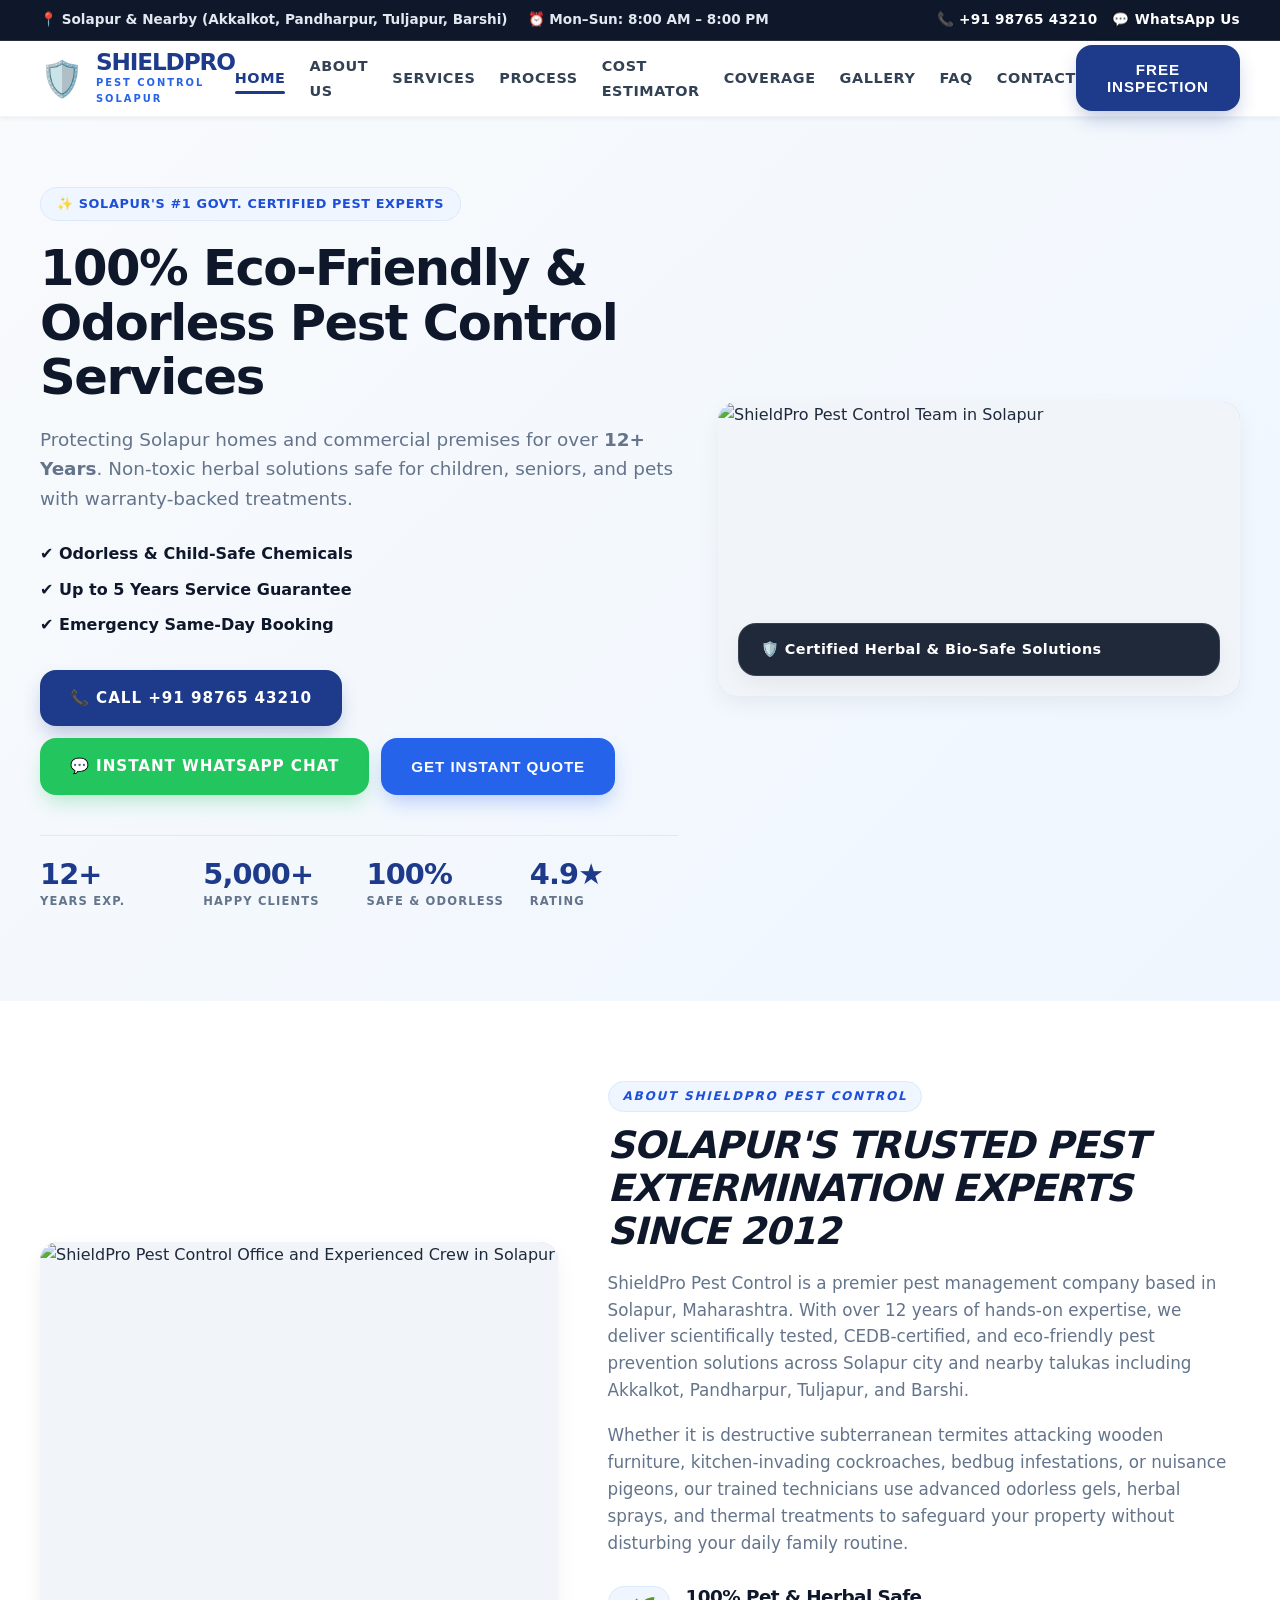
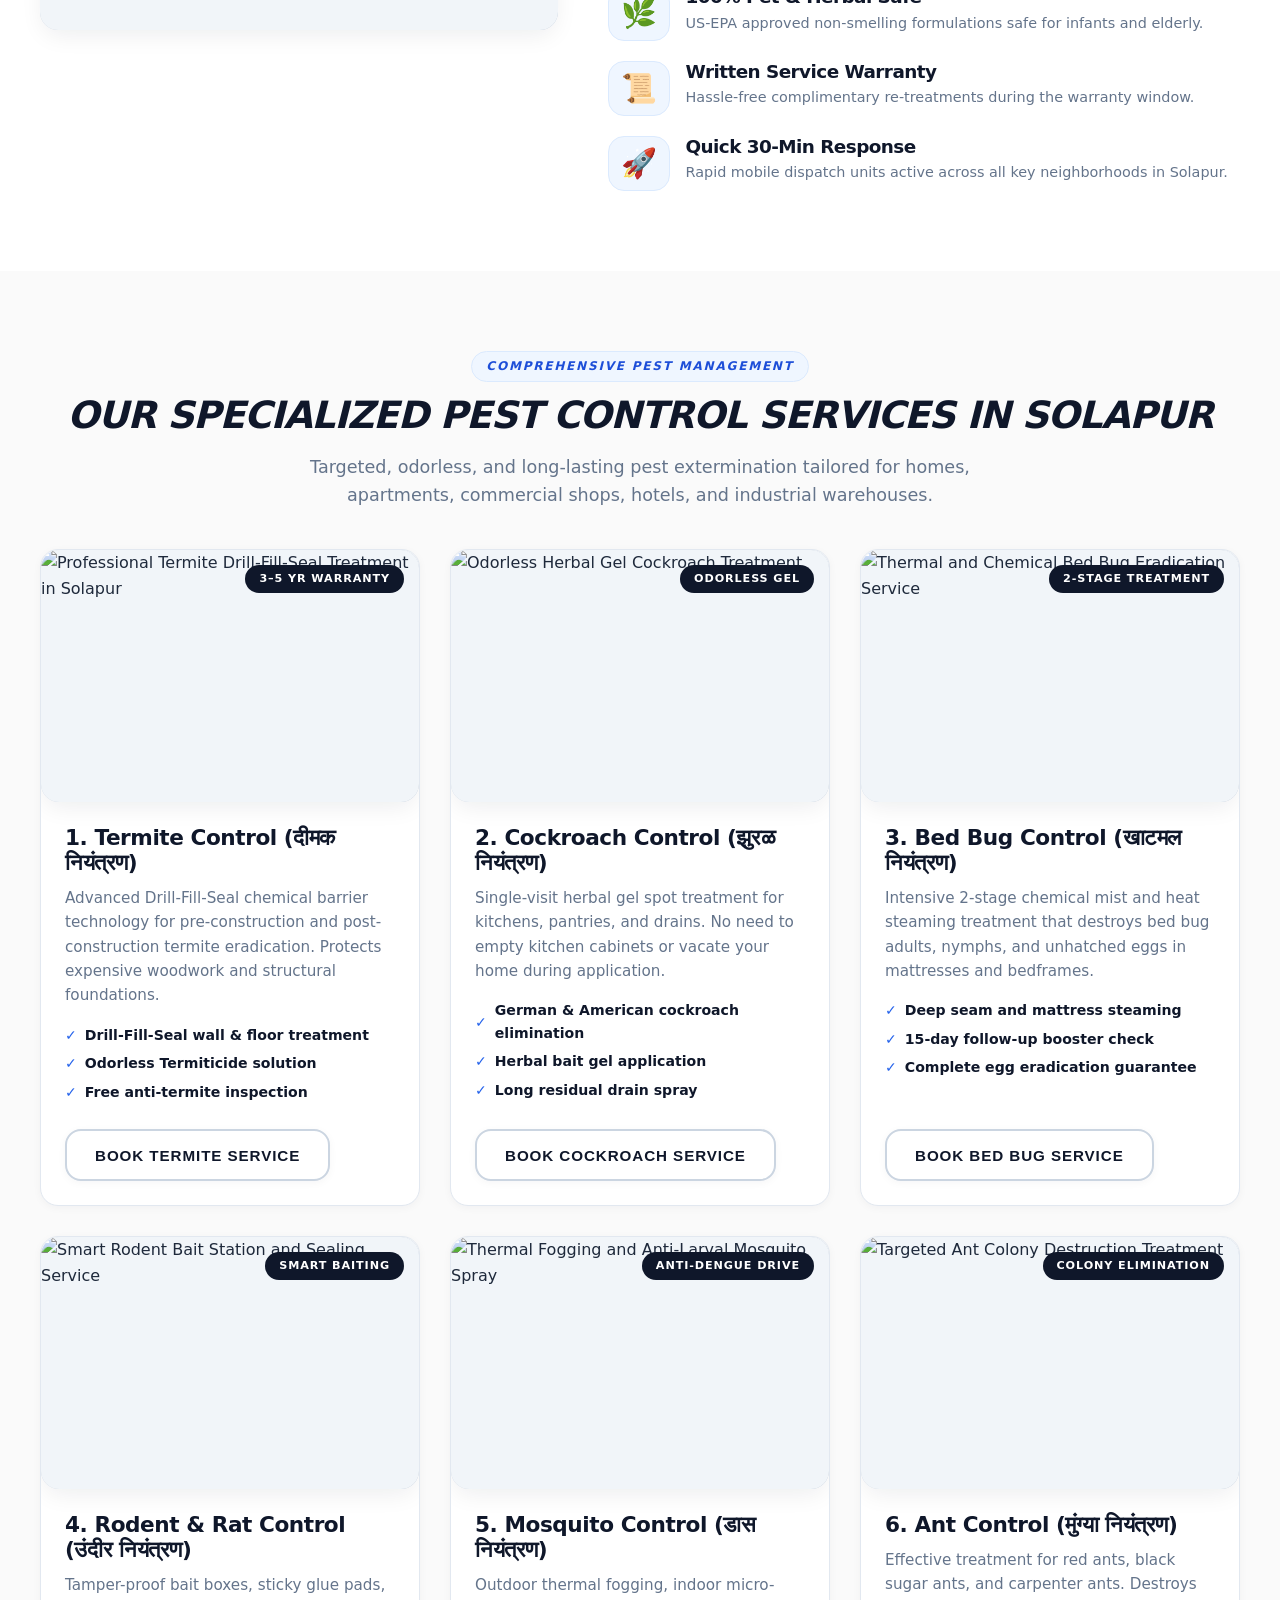
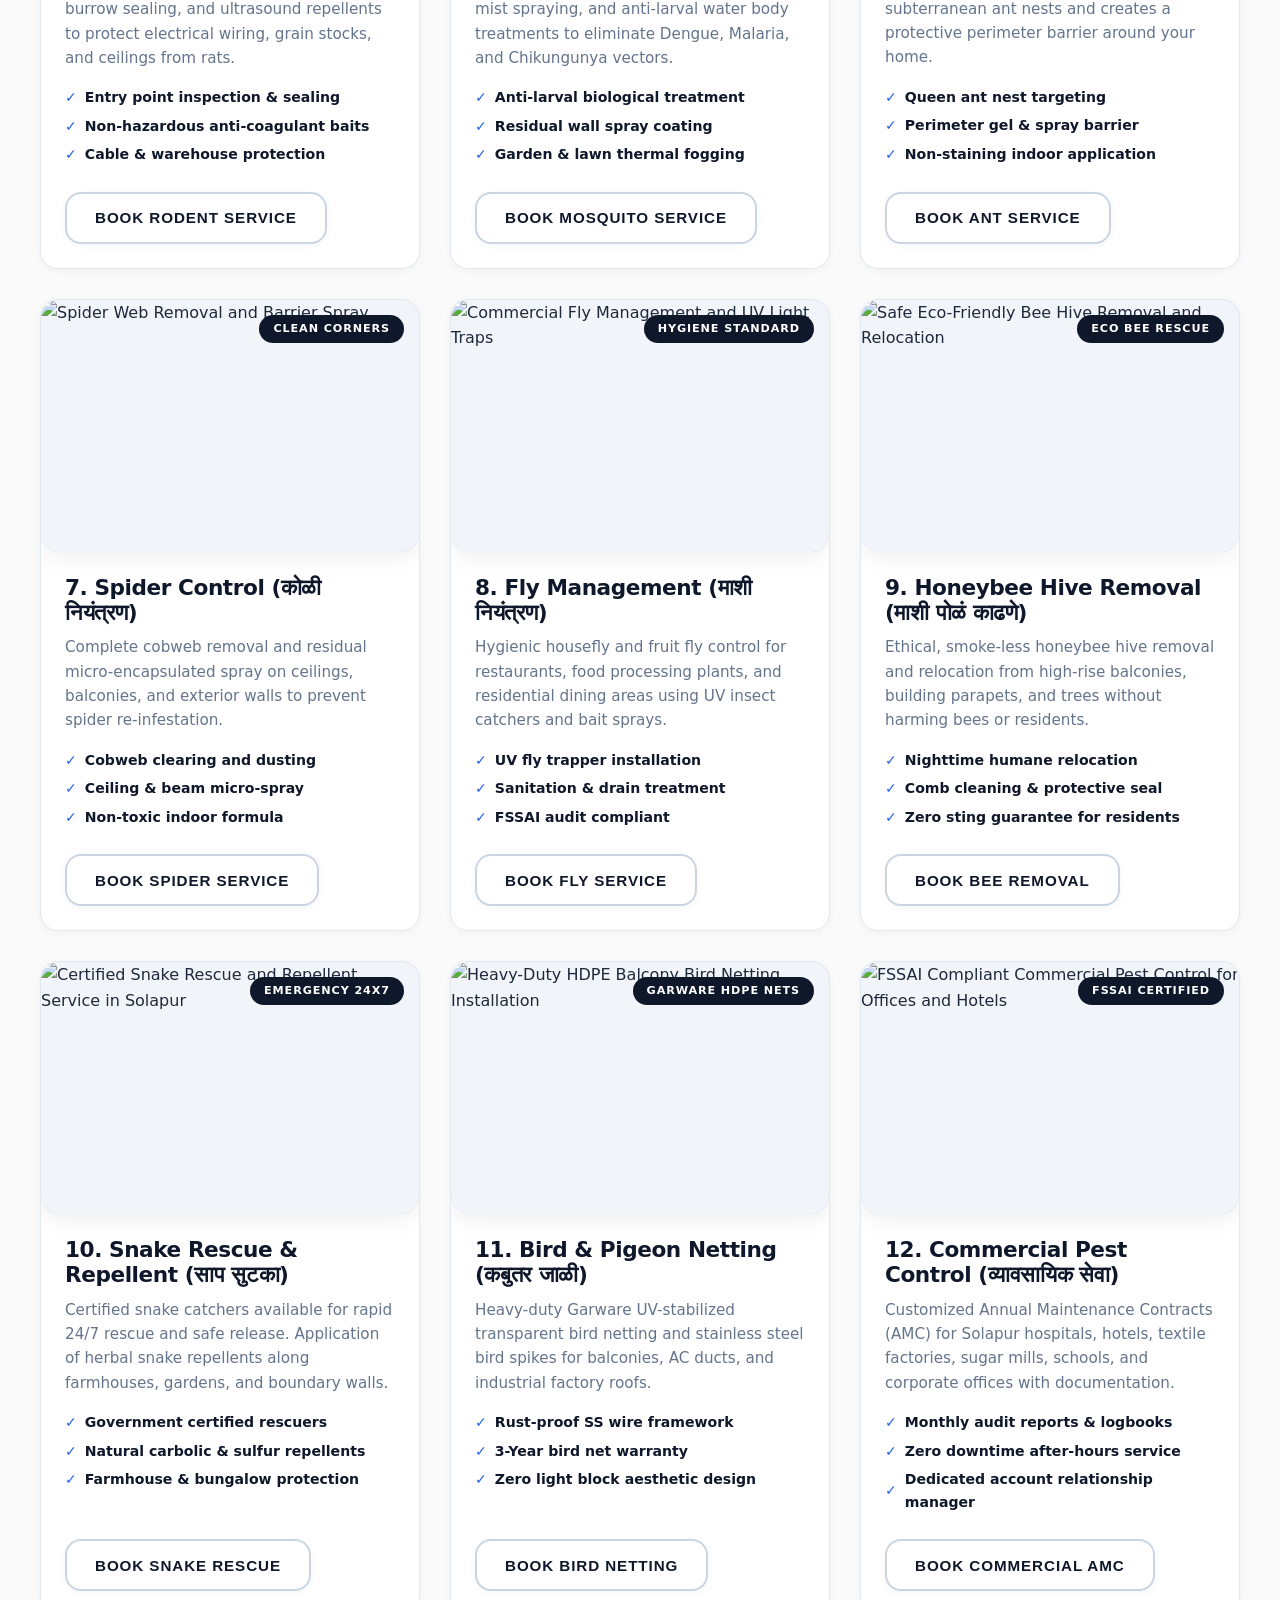
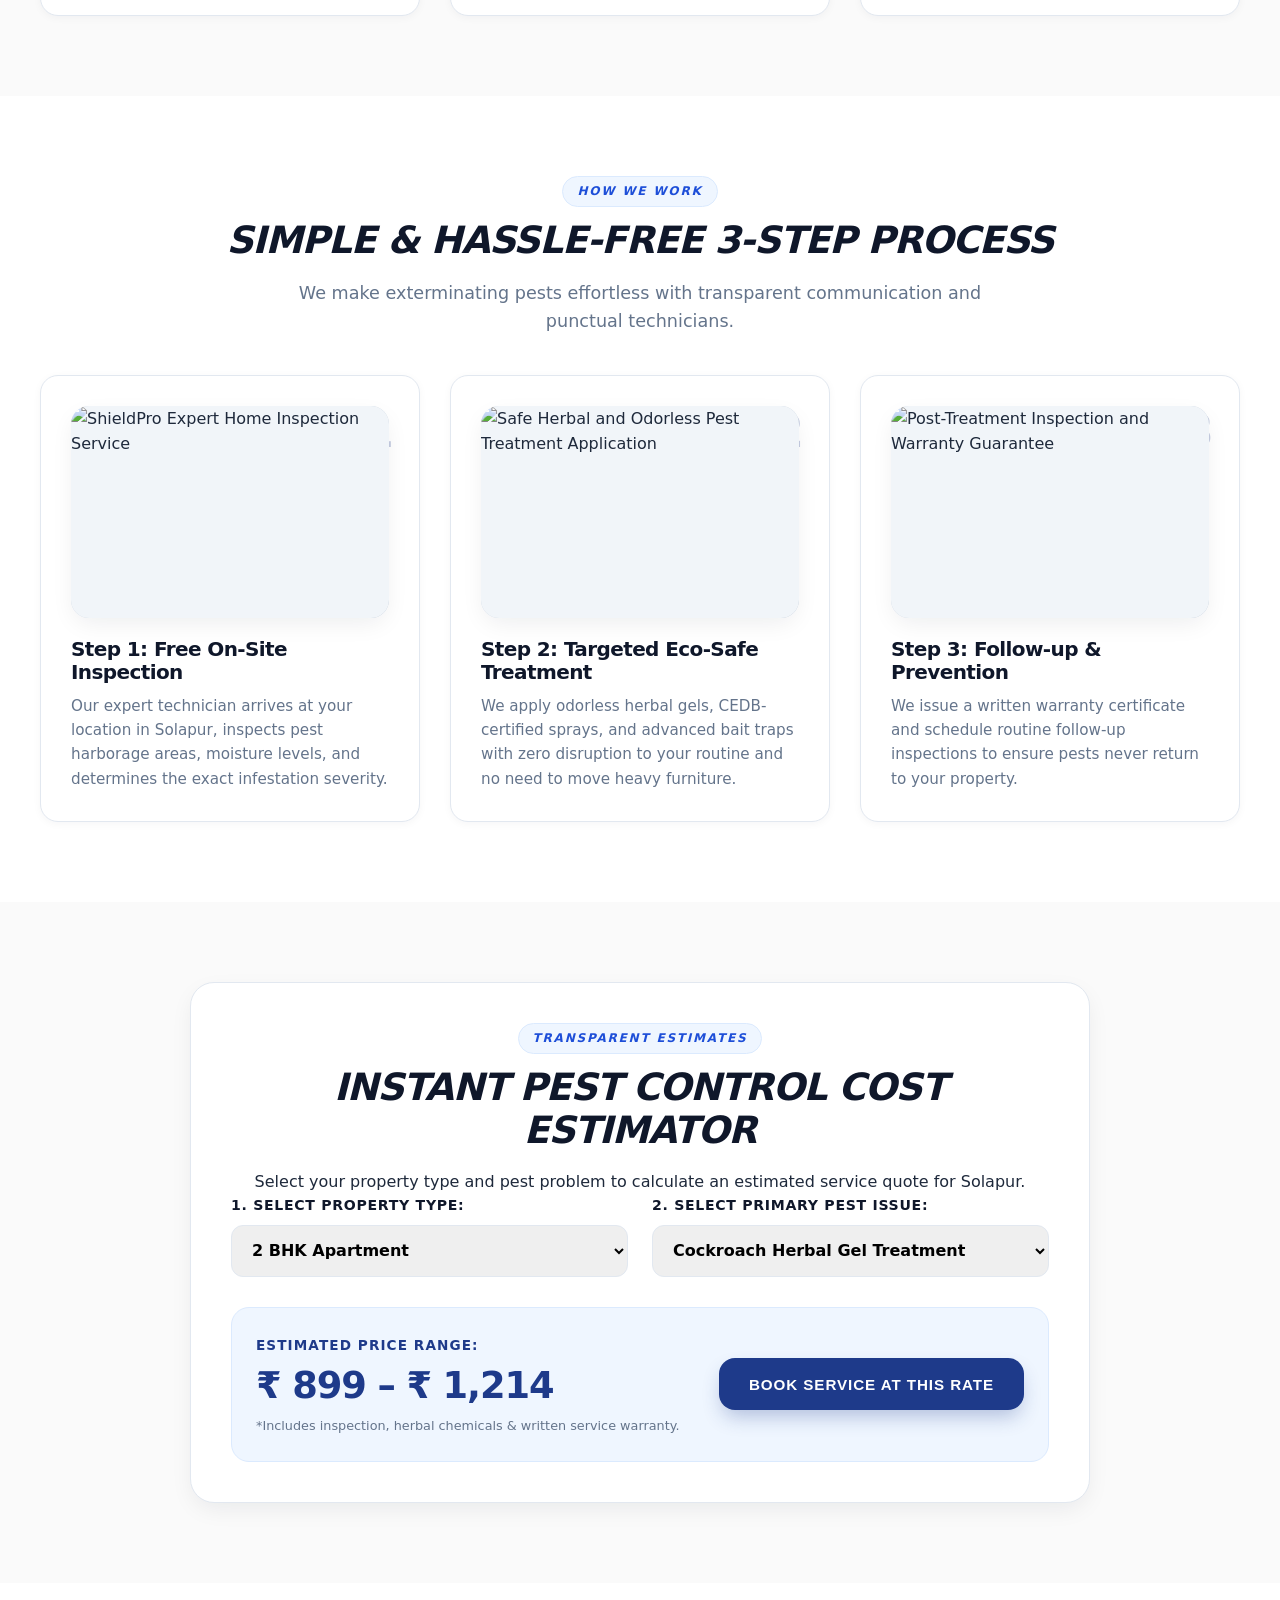
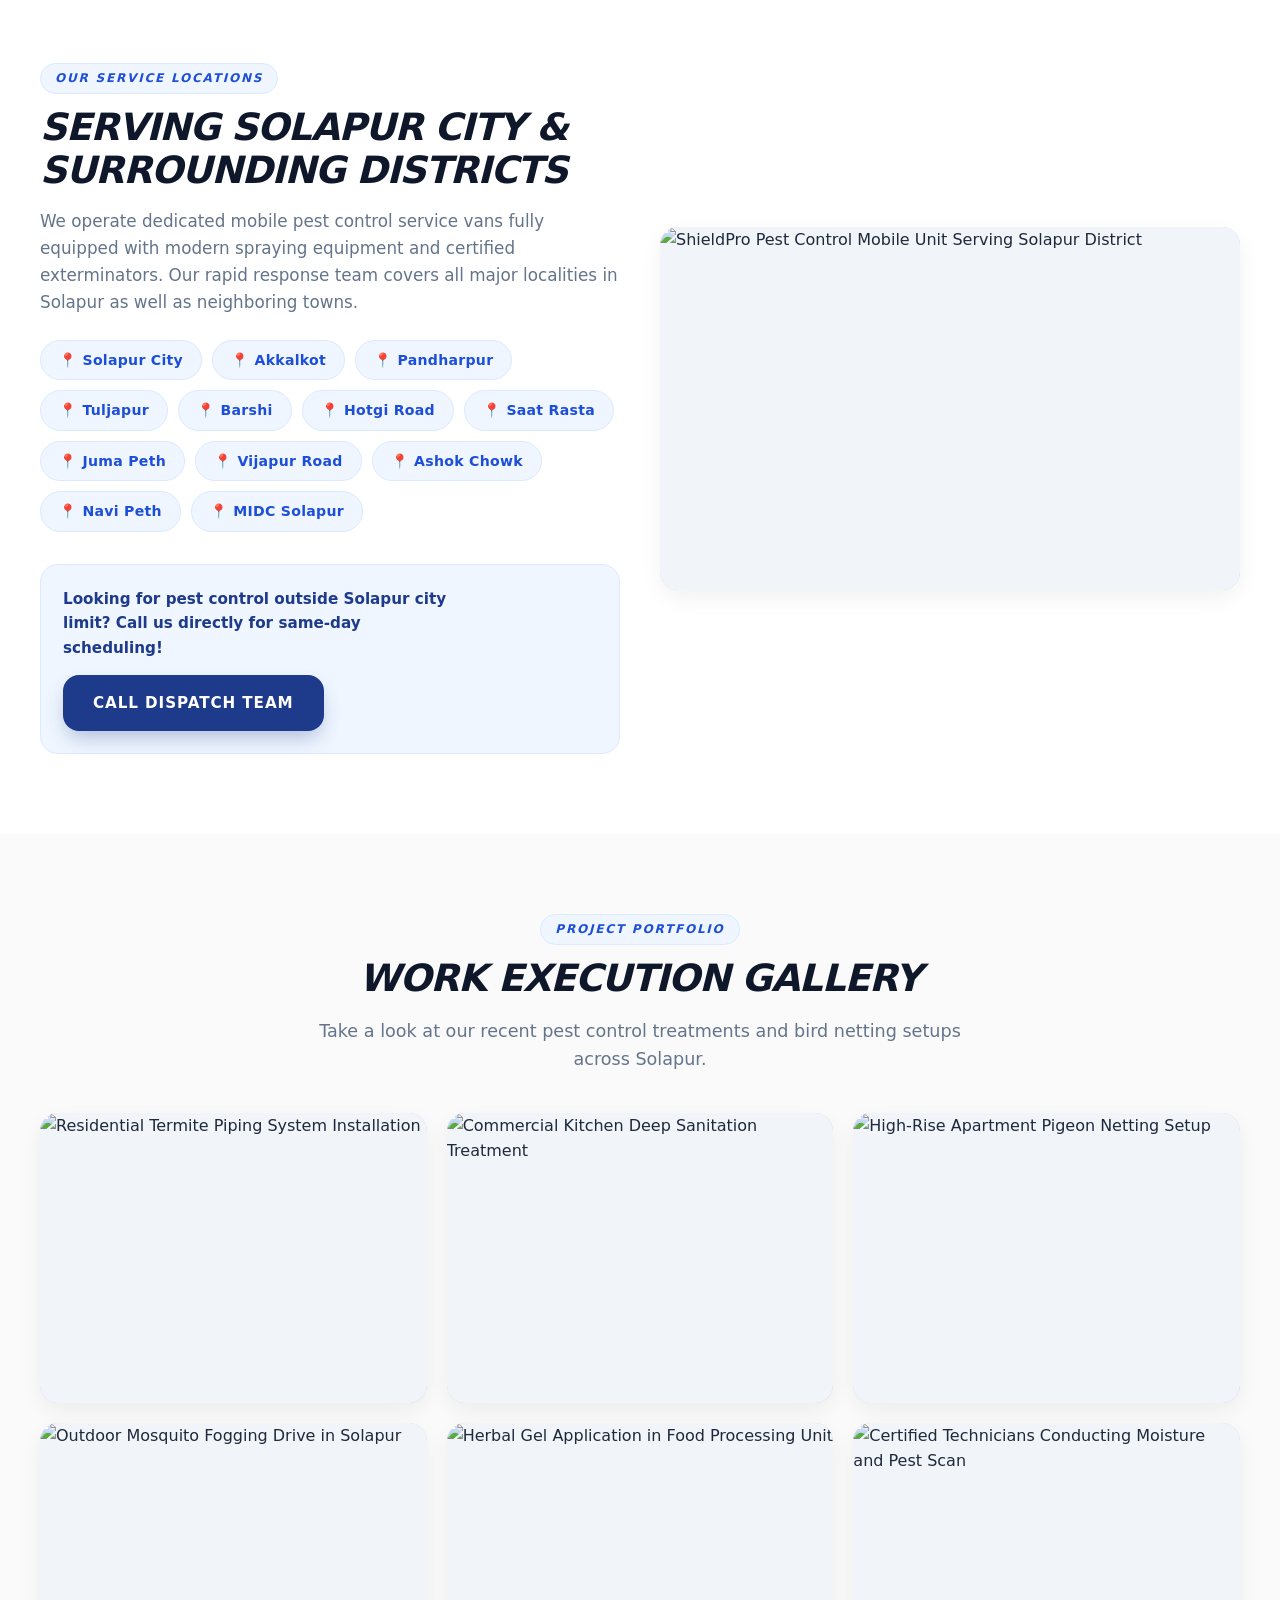
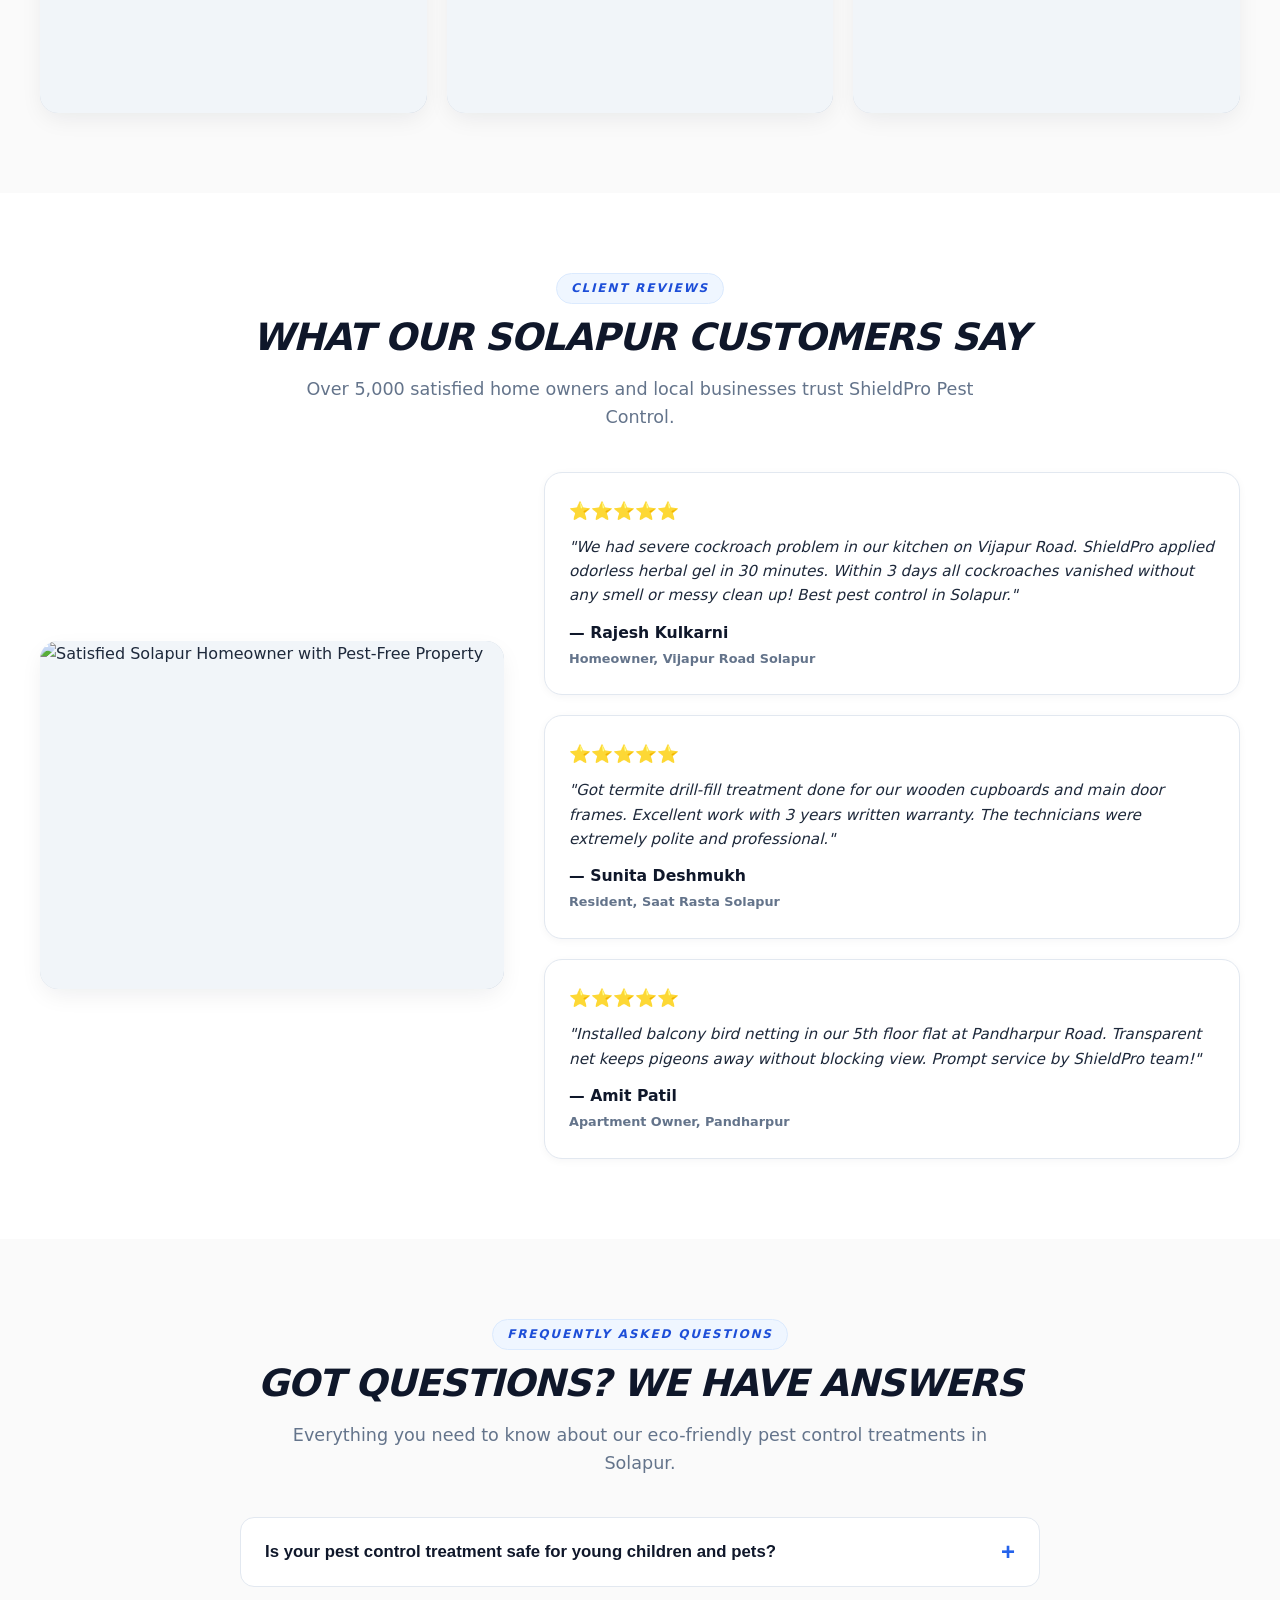
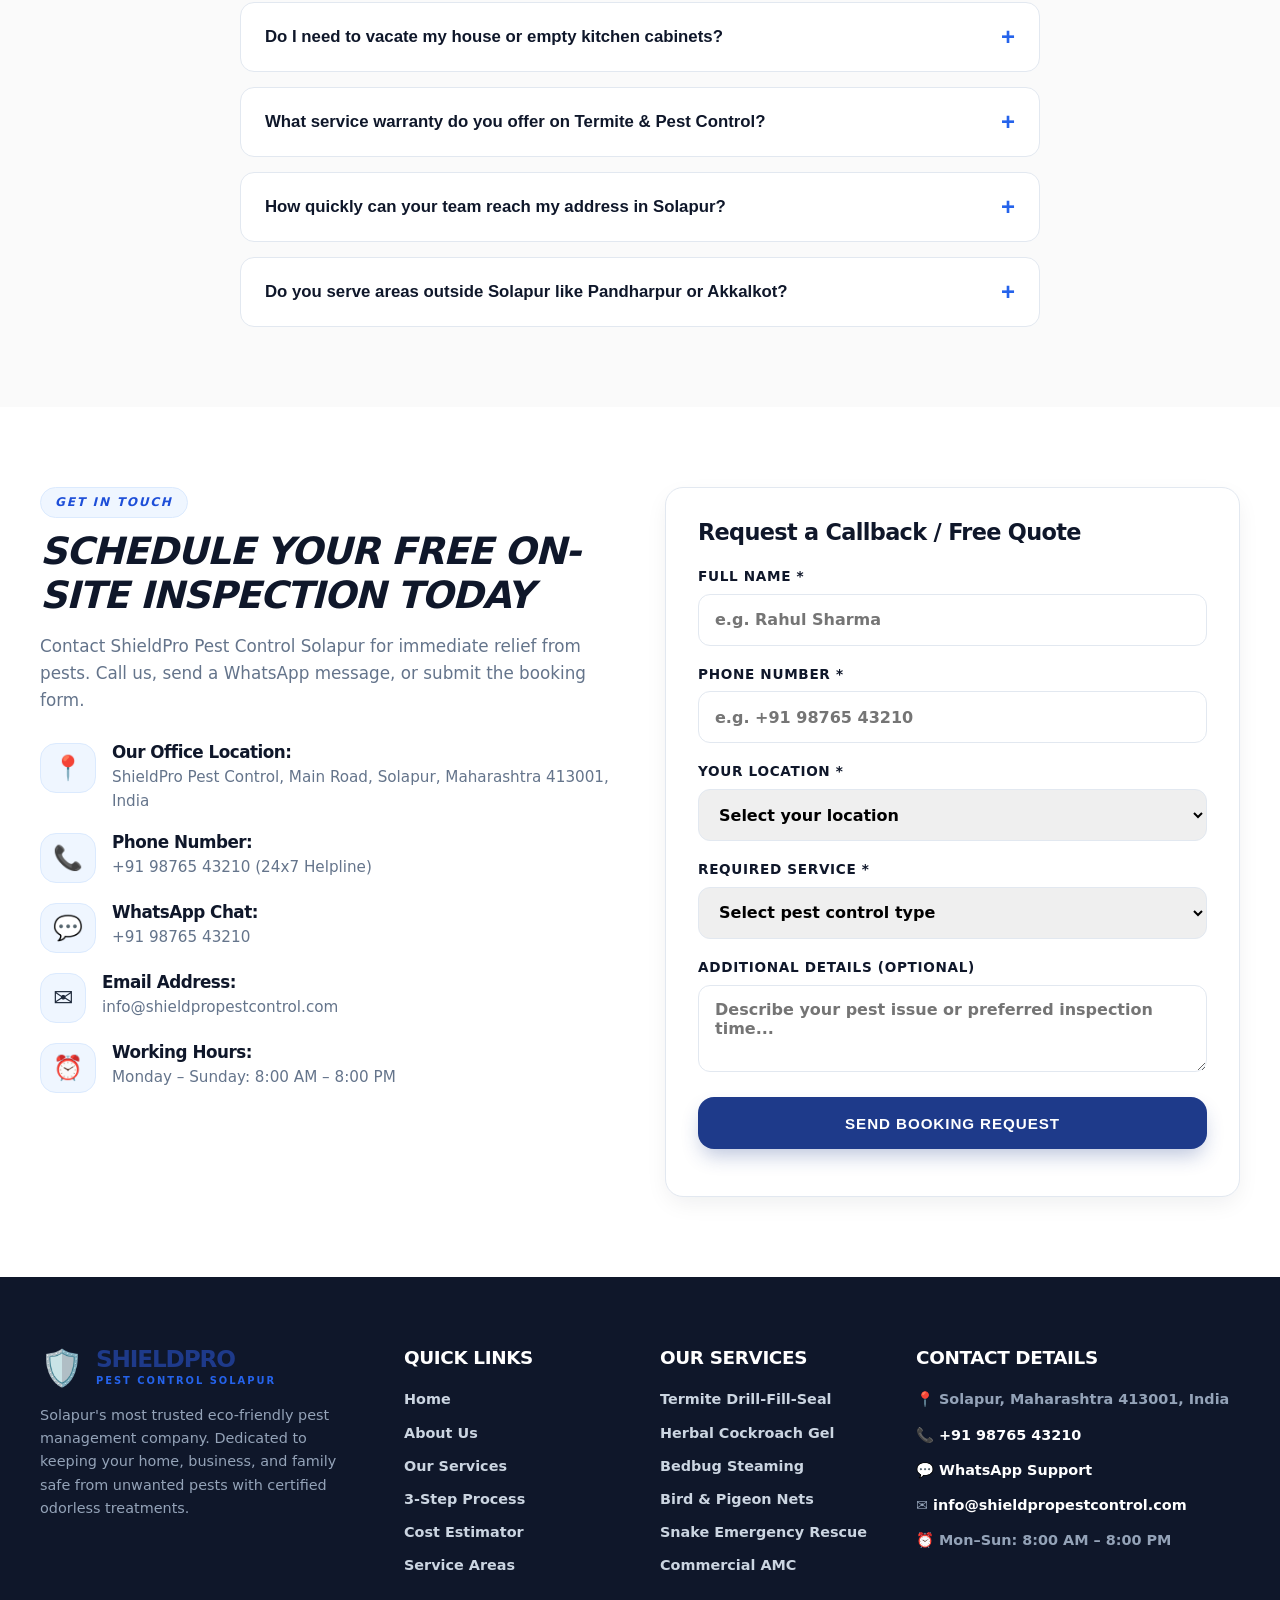
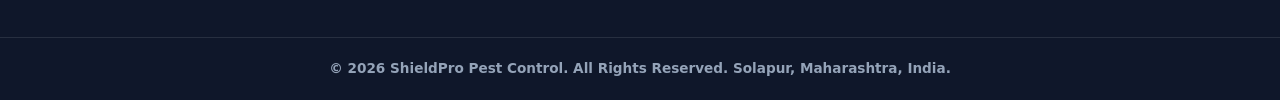
==== index.html @ d84e89a2 "feat: initialize Android project for ShieldPro Set up the Android application structure, including b" ====
<!DOCTYPE html>
<html lang="en">
<head>
  <meta charset="UTF-8">
  <meta name="viewport" content="width=device-width, initial-scale=1.0">
  <title>ShieldPro Pest Control Solapur | 12+ Yrs Experience | Eco-Friendly & Odorless</title>
  <meta name="description" content="ShieldPro Pest Control in Solapur, Maharashtra offers certified, odorless, pet-safe pest control services. Specializing in termites, cockroaches, bed bugs, rodents & bird netting across Solapur, Akkalkot, Pandharpur, Tuljapur & Barshi. Call +91 98765 43210.">
  <meta name="keywords" content="Pest Control Solapur, Termite Control Solapur, Cockroach Control Solapur, Bed Bug Treatment, Bird Netting Solapur, Snake Rescue Solapur, Herbal Pest Control">
  <meta name="author" content="ShieldPro Pest Control">
  
  <!-- Open Graph / Social Media Meta Tags -->
  <meta property="og:title" content="ShieldPro Pest Control Solapur - 100% Eco-Friendly & Guaranteed">
  <meta property="og:description" content="Top-rated pest control service in Solapur & surrounding areas with 12+ years of experience. Non-toxic, odorless herbal treatments for homes & businesses.">
  <meta property="og:type" content="website">
  <meta property="og:image" content="images/hero-pest-control.webp">
  
  <!-- CSS Stylesheet -->
  <link rel="stylesheet" href="style.css">

  <!-- Schema.org Structured Data -->
  <script type="application/ld+json">
  {
    "@context": "https://schema.org",
    "@type": "LocalBusiness",
    "name": "ShieldPro Pest Control",
    "image": "images/about-company.webp",
    "telephone": "+919876543210",
    "email": "info@shieldpropestcontrol.com",
    "address": {
      "@type": "PostalAddress",
      "addressLocality": "Solapur",
      "addressRegion": "Maharashtra",
      "addressCountry": "IN"
    },
    "areaServed": ["Solapur", "Akkalkot", "Pandharpur", "Tuljapur", "Barshi"],
    "openingHours": "Mo-Su 08:00-20:00",
    "priceRange": "₹₹",
    "description": "Certified eco-friendly pest control service provider in Solapur with 12+ years of experience."
  }
  </script>
</head>
<body>

  <!-- Top Announcement / Quick Contact Bar -->
  <div class="top-bar">
    <div class="container top-bar-content">
      <div class="top-info">
        <span>📍 Solapur & Nearby (Akkalkot, Pandharpur, Tuljapur, Barshi)</span>
        <span>⏰ Mon–Sun: 8:00 AM – 8:00 PM</span>
      </div>
      <div class="top-actions">
        <a href="tel:+919876543210" class="top-link">📞 +91 98765 43210</a>
        <a href="https://wa.me/919876543210?text=Hi%20ShieldPro%20Pest%20Control%2C%20I%20need%20a%20free%20inspection" target="_blank" rel="noopener" class="top-link whatsapp-top">💬 WhatsApp Us</a>
      </div>
    </div>
  </div>

  <!-- Header Navigation -->
  <header class="main-header" id="header">
    <div class="container header-container">
      <a href="#home" class="logo-brand">
        <div class="logo-icon">🛡️</div>
        <div class="logo-text">
          <span class="brand-title">ShieldPro</span>
          <span class="brand-sub">PEST CONTROL SOLAPUR</span>
        </div>
      </a>

      <nav class="nav-menu" id="navMenu">
        <ul class="nav-list">
          <li><a href="#home" class="nav-link active">Home</a></li>
          <li><a href="#about" class="nav-link">About Us</a></li>
          <li><a href="#services" class="nav-link">Services</a></li>
          <li><a href="#process" class="nav-link">Process</a></li>
          <li><a href="#calculator" class="nav-link">Cost Estimator</a></li>
          <li><a href="#areas" class="nav-link">Coverage</a></li>
          <li><a href="#gallery" class="nav-link">Gallery</a></li>
          <li><a href="#faq" class="nav-link">FAQ</a></li>
          <li><a href="#contact" class="nav-link">Contact</a></li>
        </ul>
      </nav>

      <div class="header-cta">
        <button class="btn btn-primary open-quote-modal" id="headerQuoteBtn">Free Inspection</button>
        <button class="mobile-toggle" id="mobileToggle" aria-label="Toggle Navigation Menu">
          <span class="hamburger"></span>
        </button>
      </div>
    </div>
  </header>

  <main>
    <!-- Hero Section -->
    <section class="hero-section" id="home">
      <div class="container hero-grid">
        <div class="hero-content">
          <div class="badge-pill">✨ Solapur's #1 Govt. Certified Pest Experts</div>
          <h1 class="hero-title">100% Eco-Friendly & Odorless Pest Control Services</h1>
          <p class="hero-desc">Protecting Solapur homes and commercial premises for over <strong>12+ Years</strong>. Non-toxic herbal solutions safe for children, seniors, and pets with warranty-backed treatments.</p>

          <div class="hero-features-list">
            <div class="hero-feat-item">✔️ Odorless & Child-Safe Chemicals</div>
            <div class="hero-feat-item">✔️ Up to 5 Years Service Guarantee</div>
            <div class="hero-feat-item">✔️ Emergency Same-Day Booking</div>
          </div>

          <div class="hero-cta-group">
            <a href="tel:+919876543210" class="btn btn-call">📞 Call +91 98765 43210</a>
            <a href="https://wa.me/919876543210?text=Hi%20ShieldPro%20Pest%20Control%2C%20I%20would%20like%20to%20book%20a%20service" target="_blank" rel="noopener" class="btn btn-whatsapp">💬 Instant WhatsApp Chat</a>
            <button class="btn btn-secondary open-quote-modal">Get Instant Quote</button>
          </div>

          <div class="trust-stats">
            <div class="stat-box">
              <span class="stat-num">12+</span>
              <span class="stat-label">Years Exp.</span>
            </div>
            <div class="stat-box">
              <span class="stat-num">5,000+</span>
              <span class="stat-label">Happy Clients</span>
            </div>
            <div class="stat-box">
              <span class="stat-num">100%</span>
              <span class="stat-label">Safe & Odorless</span>
            </div>
            <div class="stat-box">
              <span class="stat-num">4.9★</span>
              <span class="stat-label">Rating</span>
            </div>
          </div>
        </div>

        <div class="hero-image-wrapper">
          <div class="image-card hero-card">
            <img src="images/hero-pest-control.webp" alt="ShieldPro Pest Control Team in Solapur" width="1200" height="675" fetchpriority="high" loading="eager" class="hero-img">
            <div class="hero-card-badge">
              <span>🛡️ Certified Herbal & Bio-Safe Solutions</span>
            </div>
          </div>
        </div>
      </div>
    </section>

    <!-- About Section -->
    <section class="about-section section-padding" id="about">
      <div class="container about-grid">
        <div class="about-image-col">
          <div class="image-card">
            <img src="images/about-company.webp" alt="ShieldPro Pest Control Office and Experienced Crew in Solapur" width="800" height="600" loading="lazy" class="about-img">
          </div>
        </div>

        <div class="about-text-col">
          <span class="section-subtitle">ABOUT SHIELDPRO PEST CONTROL</span>
          <h2 class="section-title">Solapur's Trusted Pest Extermination Experts Since 2012</h2>
          <p class="about-p">ShieldPro Pest Control is a premier pest management company based in Solapur, Maharashtra. With over 12 years of hands-on expertise, we deliver scientifically tested, CEDB-certified, and eco-friendly pest prevention solutions across Solapur city and nearby talukas including Akkalkot, Pandharpur, Tuljapur, and Barshi.</p>
          <p class="about-p">Whether it is destructive subterranean termites attacking wooden furniture, kitchen-invading cockroaches, bedbug infestations, or nuisance pigeons, our trained technicians use advanced odorless gels, herbal sprays, and thermal treatments to safeguard your property without disturbing your daily family routine.</p>

          <div class="about-highlights">
            <div class="highlight-item">
              <span class="hl-icon">🌿</span>
              <div>
                <h4>100% Pet & Herbal Safe</h4>
                <p>US-EPA approved non-smelling formulations safe for infants and elderly.</p>
              </div>
            </div>
            <div class="highlight-item">
              <span class="hl-icon">📜</span>
              <div>
                <h4>Written Service Warranty</h4>
                <p>Hassle-free complimentary re-treatments during the warranty window.</p>
              </div>
            </div>
            <div class="highlight-item">
              <span class="hl-icon">🚀</span>
              <div>
                <h4>Quick 30-Min Response</h4>
                <p>Rapid mobile dispatch units active across all key neighborhoods in Solapur.</p>
              </div>
            </div>
          </div>
        </div>
      </div>
    </section>

    <!-- Services Section -->
    <section class="services-section section-padding bg-light" id="services">
      <div class="container">
        <div class="section-header text-center">
          <span class="section-subtitle">COMPREHENSIVE PEST MANAGEMENT</span>
          <h2 class="section-title">Our Specialized Pest Control Services in Solapur</h2>
          <p class="section-lead">Targeted, odorless, and long-lasting pest extermination tailored for homes, apartments, commercial shops, hotels, and industrial warehouses.</p>
        </div>

        <div class="services-grid">

          <!-- Service 1 -->
          <article class="service-card">
            <div class="image-card service-img-card">
              <img src="images/termite-control.webp" alt="Professional Termite Drill-Fill-Seal Treatment in Solapur" width="600" height="400" loading="lazy" class="service-img">
              <span class="service-tag">3–5 Yr Warranty</span>
            </div>
            <div class="service-body">
              <h3 class="service-title">1. Termite Control (दीमक नियंत्रण)</h3>
              <p class="service-desc">Advanced Drill-Fill-Seal chemical barrier technology for pre-construction and post-construction termite eradication. Protects expensive woodwork and structural foundations.</p>
              <ul class="service-bullets">
                <li>Drill-Fill-Seal wall & floor treatment</li>
                <li>Odorless Termiticide solution</li>
                <li>Free anti-termite inspection</li>
              </ul>
              <div class="service-footer">
                <button class="btn btn-outline book-service-btn" data-service="Termite Control">Book Termite Service</button>
              </div>
            </div>
          </article>

          <!-- Service 2 -->
          <article class="service-card">
            <div class="image-card service-img-card">
              <img src="images/cockroach-control.webp" alt="Odorless Herbal Gel Cockroach Treatment" width="600" height="400" loading="lazy" class="service-img">
              <span class="service-tag">Odorless Gel</span>
            </div>
            <div class="service-body">
              <h3 class="service-title">2. Cockroach Control (झुरळ नियंत्रण)</h3>
              <p class="service-desc">Single-visit herbal gel spot treatment for kitchens, pantries, and drains. No need to empty kitchen cabinets or vacate your home during application.</p>
              <ul class="service-bullets">
                <li>German & American cockroach elimination</li>
                <li>Herbal bait gel application</li>
                <li>Long residual drain spray</li>
              </ul>
              <div class="service-footer">
                <button class="btn btn-outline book-service-btn" data-service="Cockroach Control">Book Cockroach Service</button>
              </div>
            </div>
          </article>

          <!-- Service 3 -->
          <article class="service-card">
            <div class="image-card service-img-card">
              <img src="images/bed-bug-control.webp" alt="Thermal and Chemical Bed Bug Eradication Service" width="600" height="400" loading="lazy" class="service-img">
              <span class="service-tag">2-Stage Treatment</span>
            </div>
            <div class="service-body">
              <h3 class="service-title">3. Bed Bug Control (खाटमल नियंत्रण)</h3>
              <p class="service-desc">Intensive 2-stage chemical mist and heat steaming treatment that destroys bed bug adults, nymphs, and unhatched eggs in mattresses and bedframes.</p>
              <ul class="service-bullets">
                <li>Deep seam and mattress steaming</li>
                <li>15-day follow-up booster check</li>
                <li>Complete egg eradication guarantee</li>
              </ul>
              <div class="service-footer">
                <button class="btn btn-outline book-service-btn" data-service="Bed Bug Control">Book Bed Bug Service</button>
              </div>
            </div>
          </article>

          <!-- Service 4 -->
          <article class="service-card">
            <div class="image-card service-img-card">
              <img src="images/rodent-control.webp" alt="Smart Rodent Bait Station and Sealing Service" width="600" height="400" loading="lazy" class="service-img">
              <span class="service-tag">Smart Baiting</span>
            </div>
            <div class="service-body">
              <h3 class="service-title">4. Rodent & Rat Control (उंदीर नियंत्रण)</h3>
              <p class="service-desc">Tamper-proof bait boxes, sticky glue pads, burrow sealing, and ultrasound repellents to protect electrical wiring, grain stocks, and ceilings from rats.</p>
              <ul class="service-bullets">
                <li>Entry point inspection & sealing</li>
                <li>Non-hazardous anti-coagulant baits</li>
                <li>Cable & warehouse protection</li>
              </ul>
              <div class="service-footer">
                <button class="btn btn-outline book-service-btn" data-service="Rodent Control">Book Rodent Service</button>
              </div>
            </div>
          </article>

          <!-- Service 5 -->
          <article class="service-card">
            <div class="image-card service-img-card">
              <img src="images/mosquito-control.webp" alt="Thermal Fogging and Anti-Larval Mosquito Spray" width="600" height="400" loading="lazy" class="service-img">
              <span class="service-tag">Anti-Dengue Drive</span>
            </div>
            <div class="service-body">
              <h3 class="service-title">5. Mosquito Control (डास नियंत्रण)</h3>
              <p class="service-desc">Outdoor thermal fogging, indoor micro-mist spraying, and anti-larval water body treatments to eliminate Dengue, Malaria, and Chikungunya vectors.</p>
              <ul class="service-bullets">
                <li>Anti-larval biological treatment</li>
                <li>Residual wall spray coating</li>
                <li>Garden & lawn thermal fogging</li>
              </ul>
              <div class="service-footer">
                <button class="btn btn-outline book-service-btn" data-service="Mosquito Control">Book Mosquito Service</button>
              </div>
            </div>
          </article>

          <!-- Service 6 -->
          <article class="service-card">
            <div class="image-card service-img-card">
              <img src="images/ant-control.webp" alt="Targeted Ant Colony Destruction Treatment" width="600" height="400" loading="lazy" class="service-img">
              <span class="service-tag">Colony Elimination</span>
            </div>
            <div class="service-body">
              <h3 class="service-title">6. Ant Control (मुंग्या नियंत्रण)</h3>
              <p class="service-desc">Effective treatment for red ants, black sugar ants, and carpenter ants. Destroys subterranean ant nests and creates a protective perimeter barrier around your home.</p>
              <ul class="service-bullets">
                <li>Queen ant nest targeting</li>
                <li>Perimeter gel & spray barrier</li>
                <li>Non-staining indoor application</li>
              </ul>
              <div class="service-footer">
                <button class="btn btn-outline book-service-btn" data-service="Ant Control">Book Ant Service</button>
              </div>
            </div>
          </article>

          <!-- Service 7 -->
          <article class="service-card">
            <div class="image-card service-img-card">
              <img src="images/spider-control.webp" alt="Spider Web Removal and Barrier Spray" width="600" height="400" loading="lazy" class="service-img">
              <span class="service-tag">Clean Corners</span>
            </div>
            <div class="service-body">
              <h3 class="service-title">7. Spider Control (कोळी नियंत्रण)</h3>
              <p class="service-desc">Complete cobweb removal and residual micro-encapsulated spray on ceilings, balconies, and exterior walls to prevent spider re-infestation.</p>
              <ul class="service-bullets">
                <li>Cobweb clearing and dusting</li>
                <li>Ceiling & beam micro-spray</li>
                <li>Non-toxic indoor formula</li>
              </ul>
              <div class="service-footer">
                <button class="btn btn-outline book-service-btn" data-service="Spider Control">Book Spider Service</button>
              </div>
            </div>
          </article>

          <!-- Service 8 -->
          <article class="service-card">
            <div class="image-card service-img-card">
              <img src="images/fly-control.webp" alt="Commercial Fly Management and UV Light Traps" width="600" height="400" loading="lazy" class="service-img">
              <span class="service-tag">Hygiene Standard</span>
            </div>
            <div class="service-body">
              <h3 class="service-title">8. Fly Management (माशी नियंत्रण)</h3>
              <p class="service-desc">Hygienic housefly and fruit fly control for restaurants, food processing plants, and residential dining areas using UV insect catchers and bait sprays.</p>
              <ul class="service-bullets">
                <li>UV fly trapper installation</li>
                <li>Sanitation & drain treatment</li>
                <li>FSSAI audit compliant</li>
              </ul>
              <div class="service-footer">
                <button class="btn btn-outline book-service-btn" data-service="Fly Control">Book Fly Service</button>
              </div>
            </div>
          </article>

          <!-- Service 9 -->
          <article class="service-card">
            <div class="image-card service-img-card">
              <img src="images/bee-control.webp" alt="Safe Eco-Friendly Bee Hive Removal and Relocation" width="600" height="400" loading="lazy" class="service-img">
              <span class="service-tag">Eco Bee Rescue</span>
            </div>
            <div class="service-body">
              <h3 class="service-title">9. Honeybee Hive Removal (माशी पोळं काढणे)</h3>
              <p class="service-desc">Ethical, smoke-less honeybee hive removal and relocation from high-rise balconies, building parapets, and trees without harming bees or residents.</p>
              <ul class="service-bullets">
                <li>Nighttime humane relocation</li>
                <li>Comb cleaning & protective seal</li>
                <li>Zero sting guarantee for residents</li>
              </ul>
              <div class="service-footer">
                <button class="btn btn-outline book-service-btn" data-service="Bee Control">Book Bee Removal</button>
              </div>
            </div>
          </article>

          <!-- Service 10 -->
          <article class="service-card">
            <div class="image-card service-img-card">
              <img src="images/snake-rescue.webp" alt="Certified Snake Rescue and Repellent Service in Solapur" width="600" height="400" loading="lazy" class="service-img">
              <span class="service-tag">Emergency 24x7</span>
            </div>
            <div class="service-body">
              <h3 class="service-title">10. Snake Rescue & Repellent (साप सुटका)</h3>
              <p class="service-desc">Certified snake catchers available for rapid 24/7 rescue and safe release. Application of herbal snake repellents along farmhouses, gardens, and boundary walls.</p>
              <ul class="service-bullets">
                <li>Government certified rescuers</li>
                <li>Natural carbolic & sulfur repellents</li>
                <li>Farmhouse & bungalow protection</li>
              </ul>
              <div class="service-footer">
                <button class="btn btn-outline book-service-btn" data-service="Snake Rescue">Book Snake Rescue</button>
              </div>
            </div>
          </article>

          <!-- Service 11 -->
          <article class="service-card">
            <div class="image-card service-img-card">
              <img src="images/bird-netting.webp" alt="Heavy-Duty HDPE Balcony Bird Netting Installation" width="600" height="400" loading="lazy" class="service-img">
              <span class="service-tag">Garware HDPE Nets</span>
            </div>
            <div class="service-body">
              <h3 class="service-title">11. Bird & Pigeon Netting (कबुतर जाळी)</h3>
              <p class="service-desc">Heavy-duty Garware UV-stabilized transparent bird netting and stainless steel bird spikes for balconies, AC ducts, and industrial factory roofs.</p>
              <ul class="service-bullets">
                <li>Rust-proof SS wire framework</li>
                <li>3-Year bird net warranty</li>
                <li>Zero light block aesthetic design</li>
              </ul>
              <div class="service-footer">
                <button class="btn btn-outline book-service-btn" data-service="Bird Netting">Book Bird Netting</button>
              </div>
            </div>
          </article>

          <!-- Service 12 -->
          <article class="service-card">
            <div class="image-card service-img-card">
              <img src="images/commercial-pest-control.webp" alt="FSSAI Compliant Commercial Pest Control for Offices and Hotels" width="600" height="400" loading="lazy" class="service-img">
              <span class="service-tag">FSSAI Certified</span>
            </div>
            <div class="service-body">
              <h3 class="service-title">12. Commercial Pest Control (व्यावसायिक सेवा)</h3>
              <p class="service-desc">Customized Annual Maintenance Contracts (AMC) for Solapur hospitals, hotels, textile factories, sugar mills, schools, and corporate offices with documentation.</p>
              <ul class="service-bullets">
                <li>Monthly audit reports & logbooks</li>
                <li>Zero downtime after-hours service</li>
                <li>Dedicated account relationship manager</li>
              </ul>
              <div class="service-footer">
                <button class="btn btn-outline book-service-btn" data-service="Commercial Pest Control">Book Commercial AMC</button>
              </div>
            </div>
          </article>

        </div>
      </div>
    </section>

    <!-- 3-Step Process Section -->
    <section class="process-section section-padding" id="process">
      <div class="container">
        <div class="section-header text-center">
          <span class="section-subtitle">HOW WE WORK</span>
          <h2 class="section-title">Simple & Hassle-Free 3-Step Process</h2>
          <p class="section-lead">We make exterminating pests effortless with transparent communication and punctual technicians.</p>
        </div>

        <div class="process-grid">
          <!-- Step 1 -->
          <div class="process-card">
            <div class="process-step-num">01</div>
            <div class="image-card process-img-card">
              <img src="images/inspection.webp" alt="ShieldPro Expert Home Inspection Service" width="600" height="400" loading="lazy" class="process-img">
            </div>
            <h3 class="process-title">Step 1: Free On-Site Inspection</h3>
            <p class="process-p">Our expert technician arrives at your location in Solapur, inspects pest harborage areas, moisture levels, and determines the exact infestation severity.</p>
          </div>

          <!-- Step 2 -->
          <div class="process-card">
            <div class="process-step-num">02</div>
            <div class="image-card process-img-card">
              <img src="images/treatment.webp" alt="Safe Herbal and Odorless Pest Treatment Application" width="600" height="400" loading="lazy" class="process-img">
            </div>
            <h3 class="process-title">Step 2: Targeted Eco-Safe Treatment</h3>
            <p class="process-p">We apply odorless herbal gels, CEDB-certified sprays, and advanced bait traps with zero disruption to your routine and no need to move heavy furniture.</p>
          </div>

          <!-- Step 3 -->
          <div class="process-card">
            <div class="process-step-num">03</div>
            <div class="image-card process-img-card">
              <img src="images/follow-up.webp" alt="Post-Treatment Inspection and Warranty Guarantee" width="600" height="400" loading="lazy" class="process-img">
            </div>
            <h3 class="process-title">Step 3: Follow-up & Prevention</h3>
            <p class="process-p">We issue a written warranty certificate and schedule routine follow-up inspections to ensure pests never return to your property.</p>
          </div>
        </div>
      </div>
    </section>

    <!-- Interactive Pricing Calculator Section -->
    <section class="calculator-section section-padding bg-light" id="calculator">
      <div class="container">
        <div class="calculator-wrapper">
          <div class="calc-header text-center">
            <span class="section-subtitle">TRANSPARENT ESTIMATES</span>
            <h2 class="section-title">Instant Pest Control Cost Estimator</h2>
            <p>Select your property type and pest problem to calculate an estimated service quote for Solapur.</p>
          </div>

          <form class="calc-form" id="costCalculatorForm">
            <div class="calc-grid">
              <div class="calc-group">
                <label for="calcProperty">1. Select Property Type:</label>
                <select id="calcProperty" class="form-control" required>
                  <option value="1bhk">1 BHK Apartment</option>
                  <option value="2bhk" selected>2 BHK Apartment</option>
                  <option value="3bhk">3 BHK Apartment</option>
                  <option value="villa">Bungalow / Villa</option>
                  <option value="commercial">Commercial Shop / Office</option>
                </select>
              </div>

              <div class="calc-group">
                <label for="calcPest">2. Select Primary Pest Issue:</label>
                <select id="calcPest" class="form-control" required>
                  <option value="cockroach" selected>Cockroach Herbal Gel Treatment</option>
                  <option value="termite">Termite Drill-Fill-Seal (Anti-Termite)</option>
                  <option value="bedbug">Bed Bug Heat & Spray Treatment</option>
                  <option value="rodent">Rodent & Rat Control</option>
                  <option value="general">General Pest Control (Ants, Spiders, Flies)</option>
                  <option value="birdnetting">Balcony Bird Netting</option>
                </select>
              </div>
            </div>

            <div class="calc-result-card" id="calcResult">
              <div class="result-info">
                <span>Estimated Price Range:</span>
                <div class="result-price" id="calcPriceDisplay">₹ 899 – ₹ 1,299</div>
                <p class="result-note">*Includes inspection, herbal chemicals & written service warranty.</p>
              </div>
              <button type="button" class="btn btn-primary" id="calcBookBtn">Book Service at This Rate</button>
            </div>
          </form>
        </div>
      </div>
    </section>

    <!-- Coverage Area Section -->
    <section class="area-section section-padding" id="areas">
      <div class="container">
        <div class="area-grid">
          <div class="area-text">
            <span class="section-subtitle">OUR SERVICE LOCATIONS</span>
            <h2 class="section-title">Serving Solapur City & Surrounding Districts</h2>
            <p class="about-p">We operate dedicated mobile pest control service vans fully equipped with modern spraying equipment and certified exterminators. Our rapid response team covers all major localities in Solapur as well as neighboring towns.</p>

            <div class="area-tags">
              <span class="area-pill">📍 Solapur City</span>
              <span class="area-pill">📍 Akkalkot</span>
              <span class="area-pill">📍 Pandharpur</span>
              <span class="area-pill">📍 Tuljapur</span>
              <span class="area-pill">📍 Barshi</span>
              <span class="area-pill">📍 Hotgi Road</span>
              <span class="area-pill">📍 Saat Rasta</span>
              <span class="area-pill">📍 Juma Peth</span>
              <span class="area-pill">📍 Vijapur Road</span>
              <span class="area-pill">📍 Ashok Chowk</span>
              <span class="area-pill">📍 Navi Peth</span>
              <span class="area-pill">📍 MIDC Solapur</span>
            </div>

            <div class="area-cta-box">
              <p>Looking for pest control outside Solapur city limit? Call us directly for same-day scheduling!</p>
              <a href="tel:+919876543210" class="btn btn-primary">Call Dispatch Team</a>
            </div>
          </div>

          <div class="area-image">
            <div class="image-card">
              <img src="images/service-van.webp" alt="ShieldPro Pest Control Mobile Unit Serving Solapur District" width="800" height="500" loading="lazy" class="van-img">
            </div>
          </div>
        </div>
      </div>
    </section>

    <!-- Gallery Section -->
    <section class="gallery-section section-padding bg-light" id="gallery">
      <div class="container">
        <div class="section-header text-center">
          <span class="section-subtitle">PROJECT PORTFOLIO</span>
          <h2 class="section-title">Work Execution Gallery</h2>
          <p class="section-lead">Take a look at our recent pest control treatments and bird netting setups across Solapur.</p>
        </div>

        <div class="gallery-grid">
          <div class="image-card gallery-card" data-full="images/gallery-1.webp">
            <img src="images/gallery-1.webp" alt="Residential Termite Piping System Installation" width="600" height="450" loading="lazy" class="gallery-img">
            <div class="gallery-overlay">
              <span>🔎 Termite Barrier Setup</span>
            </div>
          </div>

          <div class="image-card gallery-card" data-full="images/gallery-2.webp">
            <img src="images/gallery-2.webp" alt="Commercial Kitchen Deep Sanitation Treatment" width="600" height="450" loading="lazy" class="gallery-img">
            <div class="gallery-overlay">
              <span>🔎 Restaurant Sanitation</span>
            </div>
          </div>

          <div class="image-card gallery-card" data-full="images/gallery-3.webp">
            <img src="images/gallery-3.webp" alt="High-Rise Apartment Pigeon Netting Setup" width="600" height="450" loading="lazy" class="gallery-img">
            <div class="gallery-overlay">
              <span>🔎 Balcony Pigeon Netting</span>
            </div>
          </div>

          <div class="image-card gallery-card" data-full="images/gallery-4.webp">
            <img src="images/gallery-4.webp" alt="Outdoor Mosquito Fogging Drive in Solapur" width="600" height="450" loading="lazy" class="gallery-img">
            <div class="gallery-overlay">
              <span>🔎 Thermal Fogging Drive</span>
            </div>
          </div>

          <div class="image-card gallery-card" data-full="images/gallery-5.webp">
            <img src="images/gallery-5.webp" alt="Herbal Gel Application in Food Processing Unit" width="600" height="450" loading="lazy" class="gallery-img">
            <div class="gallery-overlay">
              <span>🔎 Herbal Gel Treatment</span>
            </div>
          </div>

          <div class="image-card gallery-card" data-full="images/gallery-6.webp">
            <img src="images/gallery-6.webp" alt="Certified Technicians Conducting Moisture and Pest Scan" width="600" height="450" loading="lazy" class="gallery-img">
            <div class="gallery-overlay">
              <span>🔎 Pre-Service Scan</span>
            </div>
          </div>
        </div>
      </div>
    </section>

    <!-- Testimonials Section -->
    <section class="testimonials-section section-padding" id="testimonials">
      <div class="container">
        <div class="section-header text-center">
          <span class="section-subtitle">CLIENT REVIEWS</span>
          <h2 class="section-title">What Our Solapur Customers Say</h2>
          <p class="section-lead">Over 5,000 satisfied home owners and local businesses trust ShieldPro Pest Control.</p>
        </div>

        <div class="testimonial-grid">
          <div class="testimonial-hero-col">
            <div class="image-card">
              <img src="images/happy-customer.webp" alt="Satisfied Solapur Homeowner with Pest-Free Property" width="800" height="600" loading="lazy" class="testimonial-img">
            </div>
          </div>

          <div class="testimonial-cards-col">
            <div class="testi-card">
              <div class="stars">⭐⭐⭐⭐⭐</div>
              <p class="testi-text">"We had severe cockroach problem in our kitchen on Vijapur Road. ShieldPro applied odorless herbal gel in 30 minutes. Within 3 days all cockroaches vanished without any smell or messy clean up! Best pest control in Solapur."</p>
              <div class="testi-user">
                <strong>— Rajesh Kulkarni</strong>
                <span>Homeowner, Vijapur Road Solapur</span>
              </div>
            </div>

            <div class="testi-card">
              <div class="stars">⭐⭐⭐⭐⭐</div>
              <p class="testi-text">"Got termite drill-fill treatment done for our wooden cupboards and main door frames. Excellent work with 3 years written warranty. The technicians were extremely polite and professional."</p>
              <div class="testi-user">
                <strong>— Sunita Deshmukh</strong>
                <span>Resident, Saat Rasta Solapur</span>
              </div>
            </div>

            <div class="testi-card">
              <div class="stars">⭐⭐⭐⭐⭐</div>
              <p class="testi-text">"Installed balcony bird netting in our 5th floor flat at Pandharpur Road. Transparent net keeps pigeons away without blocking view. Prompt service by ShieldPro team!"</p>
              <div class="testi-user">
                <strong>— Amit Patil</strong>
                <span>Apartment Owner, Pandharpur</span>
              </div>
            </div>
          </div>
        </div>
      </div>
    </section>

    <!-- FAQ Section -->
    <section class="faq-section section-padding bg-light" id="faq">
      <div class="container">
        <div class="section-header text-center">
          <span class="section-subtitle">FREQUENTLY ASKED QUESTIONS</span>
          <h2 class="section-title">Got Questions? We Have Answers</h2>
          <p class="section-lead">Everything you need to know about our eco-friendly pest control treatments in Solapur.</p>
        </div>

        <div class="faq-accordion">
          <div class="faq-item">
            <button class="faq-question">
              <span>Is your pest control treatment safe for young children and pets?</span>
              <span class="faq-icon">+</span>
            </button>
            <div class="faq-answer">
              <p>Yes, absolutely! We use CEDB & US-EPA approved odorless herbal gel formulations and synthetic pyrethroids that are completely non-toxic and non-allergenic for infants, pregnant women, pets, and senior citizens.</p>
            </div>
          </div>

          <div class="faq-item">
            <button class="faq-question">
              <span>Do I need to vacate my house or empty kitchen cabinets?</span>
              <span class="faq-icon">+</span>
            </button>
            <div class="faq-answer">
              <p>No, for our standard odorless herbal cockroach gel treatment and general ant treatment, you do not need to empty kitchen boxes or leave your home. For bed bug thermal sprays or termite drilling, minor room isolation is recommended for 2–3 hours.</p>
            </div>
          </div>

          <div class="faq-item">
            <button class="faq-question">
              <span>What service warranty do you offer on Termite & Pest Control?</span>
              <span class="faq-icon">+</span>
            </button>
            <div class="faq-answer">
              <p>We provide 1 to 5 years of written service warranty on anti-termite treatments, 1 year on bird netting, and 3-month to 1-year guarantee on cockroach and bedbug services with complimentary re-inspection visits.</p>
            </div>
          </div>

          <div class="faq-item">
            <button class="faq-question">
              <span>How quickly can your team reach my address in Solapur?</span>
              <span class="faq-icon">+</span>
            </button>
            <div class="faq-answer">
              <p>We maintain active mobile service vans across Solapur city (Saat Rasta, Hotgi Road, Vijapur Road, Ashok Chowk) and can reach your premises within 30 to 60 minutes for emergency calls.</p>
            </div>
          </div>

          <div class="faq-item">
            <button class="faq-question">
              <span>Do you serve areas outside Solapur like Pandharpur or Akkalkot?</span>
              <span class="faq-icon">+</span>
            </button>
            <div class="faq-answer">
              <p>Yes! We regularly provide residential and commercial pest control services in Akkalkot, Pandharpur, Tuljapur, Barshi, and nearby industrial MIDC belts.</p>
            </div>
          </div>
        </div>
      </div>
    </section>

    <!-- Contact & Booking Section -->
    <section class="contact-section section-padding" id="contact">
      <div class="container">
        <div class="contact-grid">
          <div class="contact-info-col">
            <span class="section-subtitle">GET IN TOUCH</span>
            <h2 class="section-title">Schedule Your Free On-Site Inspection Today</h2>
            <p class="about-p">Contact ShieldPro Pest Control Solapur for immediate relief from pests. Call us, send a WhatsApp message, or submit the booking form.</p>

            <div class="contact-details-list">
              <div class="contact-detail-card">
                <span class="cd-icon">📍</span>
                <div>
                  <h4>Our Office Location:</h4>
                  <p>ShieldPro Pest Control, Main Road, Solapur, Maharashtra 413001, India</p>
                </div>
              </div>

              <div class="contact-detail-card">
                <span class="cd-icon">📞</span>
                <div>
                  <h4>Phone Number:</h4>
                  <p><a href="tel:+919876543210">+91 98765 43210</a> (24x7 Helpline)</p>
                </div>
              </div>

              <div class="contact-detail-card">
                <span class="cd-icon">💬</span>
                <div>
                  <h4>WhatsApp Chat:</h4>
                  <p><a href="https://wa.me/919876543210?text=Hi%20ShieldPro%20Pest%20Control" target="_blank" rel="noopener">+91 98765 43210</a></p>
                </div>
              </div>

              <div class="contact-detail-card">
                <span class="cd-icon">✉️</span>
                <div>
                  <h4>Email Address:</h4>
                  <p><a href="mailto:info@shieldpropestcontrol.com">info@shieldpropestcontrol.com</a></p>
                </div>
              </div>

              <div class="contact-detail-card">
                <span class="cd-icon">⏰</span>
                <div>
                  <h4>Working Hours:</h4>
                  <p>Monday – Sunday: 8:00 AM – 8:00 PM</p>
                </div>
              </div>
            </div>
          </div>

          <div class="contact-form-col">
            <div class="form-wrapper">
              <h3 class="form-title">Request a Callback / Free Quote</h3>
              <form id="contactForm" class="contact-form">
                <div class="form-group">
                  <label for="fullName">Full Name *</label>
                  <input type="text" id="fullName" class="form-control" placeholder="e.g. Rahul Sharma" required>
                </div>

                <div class="form-group">
                  <label for="phoneNumber">Phone Number *</label>
                  <input type="tel" id="phoneNumber" class="form-control" placeholder="e.g. +91 98765 43210" pattern="[0-9+\s\-]{10,15}" required>
                </div>

                <div class="form-group">
                  <label for="selectLocation">Your Location *</label>
                  <select id="selectLocation" class="form-control" required>
                    <option value="" disabled selected>Select your location</option>
                    <option value="Solapur City">Solapur City</option>
                    <option value="Akkalkot">Akkalkot</option>
                    <option value="Pandharpur">Pandharpur</option>
                    <option value="Tuljapur">Tuljapur</option>
                    <option value="Barshi">Barshi</option>
                    <option value="Other Area">Other Nearby Area</option>
                  </select>
                </div>

                <div class="form-group">
                  <label for="selectService">Required Service *</label>
                  <select id="selectService" class="form-control" required>
                    <option value="" disabled selected>Select pest control type</option>
                    <option value="Termite Control">Termite Control (दीमक)</option>
                    <option value="Cockroach Control">Cockroach Herbal Gel (झुरळ)</option>
                    <option value="Bed Bug Control">Bed Bug Eradication (खाटमल)</option>
                    <option value="Rodent Control">Rodent & Rat Control (उंदीर)</option>
                    <option value="Mosquito Control">Mosquito Fogging (डास)</option>
                    <option value="Ant Control">Ant Control (मुंग्या)</option>
                    <option value="Spider Control">Spider Web Removal (कोळी)</option>
                    <option value="Fly Control">Fly Control (माशी)</option>
                    <option value="Bee Control">Honeybee Hive Removal (माशी पोळं)</option>
                    <option value="Snake Rescue">Snake Rescue (साप)</option>
                    <option value="Bird Netting">Bird & Pigeon Netting (कबुतर जाळी)</option>
                    <option value="Commercial Pest Control">Commercial AMC</option>
                  </select>
                </div>

                <div class="form-group">
                  <label for="message">Additional Details (Optional)</label>
                  <textarea id="message" rows="3" class="form-control" placeholder="Describe your pest issue or preferred inspection time..."></textarea>
                </div>

                <button type="submit" class="btn btn-primary btn-block">Send Booking Request</button>
                <div class="form-status" id="formStatus"></div>
              </form>
            </div>
          </div>
        </div>
      </div>
    </section>
  </main>

  <!-- Footer -->
  <footer class="main-footer">
    <div class="container footer-grid">
      <div class="footer-col">
        <div class="logo-brand text-white">
          <div class="logo-icon">🛡️</div>
          <div class="logo-text">
            <span class="brand-title">ShieldPro</span>
            <span class="brand-sub">PEST CONTROL SOLAPUR</span>
          </div>
        </div>
        <p class="footer-desc">Solapur's most trusted eco-friendly pest management company. Dedicated to keeping your home, business, and family safe from unwanted pests with certified odorless treatments.</p>
      </div>

      <div class="footer-col">
        <h4 class="footer-heading">Quick Links</h4>
        <ul class="footer-links">
          <li><a href="#home">Home</a></li>
          <li><a href="#about">About Us</a></li>
          <li><a href="#services">Our Services</a></li>
          <li><a href="#process">3-Step Process</a></li>
          <li><a href="#calculator">Cost Estimator</a></li>
          <li><a href="#areas">Service Areas</a></li>
        </ul>
      </div>

      <div class="footer-col">
        <h4 class="footer-heading">Our Services</h4>
        <ul class="footer-links">
          <li><a href="#services">Termite Drill-Fill-Seal</a></li>
          <li><a href="#services">Herbal Cockroach Gel</a></li>
          <li><a href="#services">Bedbug Steaming</a></li>
          <li><a href="#services">Bird & Pigeon Nets</a></li>
          <li><a href="#services">Snake Emergency Rescue</a></li>
          <li><a href="#services">Commercial AMC</a></li>
        </ul>
      </div>

      <div class="footer-col">
        <h4 class="footer-heading">Contact Details</h4>
        <p class="footer-contact-item">📍 Solapur, Maharashtra 413001, India</p>
        <p class="footer-contact-item">📞 <a href="tel:+919876543210">+91 98765 43210</a></p>
        <p class="footer-contact-item">💬 <a href="https://wa.me/919876543210" target="_blank" rel="noopener">WhatsApp Support</a></p>
        <p class="footer-contact-item">✉️ <a href="mailto:info@shieldpropestcontrol.com">info@shieldpropestcontrol.com</a></p>
        <p class="footer-contact-item">⏰ Mon–Sun: 8:00 AM – 8:00 PM</p>
      </div>
    </div>

    <div class="footer-bottom text-center">
      <div class="container">
        <p>&copy; 2026 ShieldPro Pest Control. All Rights Reserved. Solapur, Maharashtra, India.</p>
      </div>
    </div>
  </footer>

  <!-- Floating Mobile Quick Action Sticky Bar -->
  <div class="floating-quick-bar">
    <a href="tel:+919876543210" class="quick-btn quick-call">
      <span>📞 Call Now</span>
    </a>
    <a href="https://wa.me/919876543210?text=Hi%20ShieldPro%20Pest%20Control%2C%20I%20need%20pest%20control%20service" target="_blank" rel="noopener" class="quick-btn quick-wa">
      <span>💬 WhatsApp</span>
    </a>
    <button class="quick-btn quick-quote open-quote-modal">
      <span>📋 Get Quote</span>
    </button>
  </div>

  <!-- Modal Lightbox for Quotes -->
  <div class="modal-overlay" id="quoteModal">
    <div class="modal-card">
      <button class="modal-close" id="modalClose">&times;</button>
      <h3 class="modal-title">Book Free On-Site Inspection</h3>
      <p class="modal-subtitle">Our Solapur exterminator will contact you within 15 minutes.</p>

      <form id="modalForm" class="contact-form">
        <div class="form-group">
          <label for="modalName">Name *</label>
          <input type="text" id="modalName" class="form-control" required>
        </div>
        <div class="form-group">
          <label for="modalPhone">Phone Number *</label>
          <input type="tel" id="modalPhone" class="form-control" required>
        </div>
        <div class="form-group">
          <label for="modalService">Service Required *</label>
          <select id="modalService" class="form-control" required>
            <option value="Termite Control">Termite Control</option>
            <option value="Cockroach Control" selected>Cockroach Gel Treatment</option>
            <option value="Bed Bug Control">Bed Bug Control</option>
            <option value="Rodent Control">Rodent Control</option>
            <option value="Mosquito Control">Mosquito Fogging</option>
            <option value="Bird Netting">Bird Netting</option>
            <option value="Snake Rescue">Snake Rescue</option>
            <option value="Commercial AMC">Commercial AMC</option>
          </select>
        </div>
        <button type="submit" class="btn btn-primary btn-block">Confirm Request</button>
      </form>
    </div>
  </div>

  <!-- Lightbox Preview Modal for Gallery -->
  <div class="gallery-modal" id="galleryModal">
    <div class="gallery-modal-content">
      <span class="gallery-modal-close" id="galleryClose">&times;</span>
      <img id="galleryModalImg" src="" alt="Gallery Preview">
    </div>
  </div>

  <!-- Vanilla JavaScript -->
  <script src="script.js"></script>
</body>
</html>
---- style.css ----
/* ==========================================================================
   ShieldPro Pest Control - Main Stylesheet
   Design Theme: Bold Typography
   Client: ShieldPro Pest Control, Solapur, Maharashtra, India
   Tech: Pure CSS3 with Custom Variables, Flexbox, CSS Grid & Responsive Utilities
   ========================================================================== */

:root {
  --primary-color: #1e3a8a;       /* Deep Navy Blue */
  --primary-dark: #0f172a;        /* Slate 900 */
  --primary-light: #eff6ff;       /* Soft Blue 50 */
  --accent-color: #2563eb;        /* Electric Vibrant Blue */
  --accent-dark: #1d4ed8;         /* Darker Electric Blue */
  --whatsapp-color: #22c55e;      /* Vibrant Green 500 */
  --whatsapp-dark: #16a34a;       /* Darker Green */
  --dark-color: #0f172a;          /* Slate 900 */
  --text-color: #1e293b;          /* Slate 800 */
  --text-muted: #64748b;          /* Slate 500 */
  --bg-light: #fafafa;           /* Soft Canvas Light Gray */
  --bg-white: #ffffff;
  --border-color: #e2e8f0;
  
  --font-family: system-ui, -apple-system, BlinkMacSystemFont, 'Segoe UI', Roboto, Helvetica, Arial, sans-serif;
  --shadow-sm: 0 2px 8px rgba(15, 23, 42, 0.04);
  --shadow-md: 0 8px 24px -4px rgba(15, 23, 42, 0.08);
  --shadow-lg: 0 16px 40px -8px rgba(15, 23, 42, 0.12);
  --radius-sm: 10px;
  --radius-md: 18px;
  --radius-lg: 24px;
  --transition: all 0.25s cubic-bezier(0.4, 0, 0.2, 1);
}

/* Base Reset & Box Sizing */
*, *::before, *::after {
  box-sizing: border-box;
  margin: 0;
  padding: 0;
}

html {
  scroll-behavior: smooth;
  font-size: 16px;
}

body {
  font-family: var(--font-family);
  color: var(--text-color);
  background-color: var(--bg-white);
  line-height: 1.6;
  -webkit-font-smoothing: antialiased;
  padding-bottom: 75px; /* Space for mobile floating bar */
}

@media (min-width: 992px) {
  body {
    padding-bottom: 0;
  }
}

a {
  color: inherit;
  text-decoration: none;
  transition: var(--transition);
}

ul {
  list-style: none;
}

/* Image Container & Card Styling */
.image-card {
  position: relative;
  overflow: hidden;
  border-radius: var(--radius-md);
  box-shadow: var(--shadow-md);
  background-color: #e2e8f0;
  background-image: linear-gradient(135deg, #e2e8f0 0%, #cbd5e1 100%);
  transition: var(--transition);
}

.image-card:hover {
  transform: translateY(-4px);
  box-shadow: var(--shadow-lg);
}

img {
  width: 100%;
  height: 100%;
  object-fit: cover;
  display: block;
  background-color: #f1f5f9;
  border-radius: inherit;
}

/* Responsive Container */
.container {
  width: 100%;
  max-width: 1240px;
  margin: 0 auto;
  padding: 0 20px;
}

.section-padding {
  padding: 80px 0;
}

.bg-light {
  background-color: var(--bg-light);
}

.text-center {
  text-align: center;
}

.text-white {
  color: #ffffff;
}

/* Bold Typography Headings */
h1, h2, h3, h4 {
  color: var(--dark-color);
  line-height: 1.15;
  font-weight: 900;
  letter-spacing: -0.03em;
}

.section-subtitle {
  display: inline-block;
  color: #1d4ed8;
  background-color: #eff6ff;
  border: 1px solid #dbeafe;
  font-size: 0.75rem;
  font-weight: 800;
  letter-spacing: 0.15em;
  text-transform: uppercase;
  font-style: italic;
  padding: 5px 14px;
  border-radius: 30px;
  margin-bottom: 12px;
}

.section-title {
  font-size: 2.35rem;
  font-weight: 900;
  letter-spacing: -0.03em;
  text-transform: uppercase;
  font-style: italic;
  margin-bottom: 16px;
  color: #0f172a;
}

.section-lead {
  font-size: 1.1rem;
  font-weight: 500;
  color: var(--text-muted);
  max-width: 700px;
  margin: 0 auto 40px auto;
}

@media (max-width: 768px) {
  .section-title {
    font-size: 1.85rem;
  }
  .section-padding {
    padding: 50px 0;
  }
}

/* Buttons & Touch Targets */
.btn {
  display: inline-flex;
  align-items: center;
  justify-content: center;
  min-height: 52px;
  padding: 14px 28px;
  border-radius: 16px;
  font-weight: 900;
  font-size: 0.95rem;
  letter-spacing: 0.06em;
  text-transform: uppercase;
  cursor: pointer;
  border: 2px solid transparent;
  transition: var(--transition);
  text-align: center;
  box-shadow: var(--shadow-sm);
}

.btn:active {
  transform: scale(0.96);
}

.btn-primary {
  background-color: var(--primary-color);
  color: #ffffff;
  box-shadow: 0 10px 20px -4px rgba(30, 58, 138, 0.3);
}

.btn-primary:hover {
  background-color: var(--primary-dark);
  transform: translateY(-2px);
  box-shadow: 0 14px 28px -4px rgba(15, 23, 42, 0.35);
}

.btn-secondary {
  background-color: var(--accent-color);
  color: #ffffff;
  box-shadow: 0 10px 20px -4px rgba(37, 99, 235, 0.3);
}

.btn-secondary:hover {
  background-color: var(--accent-dark);
  transform: translateY(-2px);
}

.btn-outline {
  border-color: #cbd5e1;
  color: #0f172a;
  background: #ffffff;
  font-weight: 900;
}

.btn-outline:hover {
  border-color: var(--primary-color);
  background-color: var(--primary-color);
  color: #ffffff;
}

.btn-call {
  background-color: #1e3a8a;
  color: #ffffff;
  box-shadow: 0 10px 20px -4px rgba(30, 58, 138, 0.3);
}

.btn-call:hover {
  background-color: #0f172a;
  transform: translateY(-2px);
}

.btn-whatsapp {
  background-color: var(--whatsapp-color);
  color: #ffffff;
  box-shadow: 0 10px 20px -4px rgba(34, 197, 94, 0.3);
}

.btn-whatsapp:hover {
  background-color: var(--whatsapp-dark);
  transform: translateY(-2px);
}

.btn-block {
  width: 100%;
}

/* Top Announcement Bar */
.top-bar {
  background-color: #0f172a;
  color: #e2e8f0;
  font-size: 0.85rem;
  padding: 9px 0;
  border-bottom: 1px solid rgba(255, 255, 255, 0.1);
  font-weight: 600;
}

.top-bar-content {
  display: flex;
  justify-content: space-between;
  align-items: center;
  flex-wrap: wrap;
  gap: 10px;
}

.top-info {
  display: flex;
  gap: 20px;
  flex-wrap: wrap;
}

.top-actions {
  display: flex;
  gap: 15px;
}

.top-link {
  color: #ffffff;
  font-weight: 800;
  letter-spacing: 0.02em;
}

.top-link:hover {
  color: #60a5fa;
}

/* Header & Navigation */
.main-header {
  position: sticky;
  top: 0;
  z-index: 1000;
  background-color: #ffffff;
  box-shadow: 0 2px 12px rgba(15, 23, 42, 0.06);
  border-bottom: 1px solid #f1f5f9;
  transition: var(--transition);
}

.header-container {
  display: flex;
  align-items: center;
  justify-content: space-between;
  height: 75px;
}

.logo-brand {
  display: flex;
  align-items: center;
  gap: 12px;
}

.logo-icon {
  font-size: 2.2rem;
  line-height: 1;
}

.brand-title {
  display: block;
  font-size: 1.45rem;
  font-weight: 900;
  color: #1e3a8a;
  letter-spacing: -0.05em;
  line-height: 1;
  text-transform: uppercase;
}

.brand-sub {
  display: block;
  font-size: 0.62rem;
  font-weight: 800;
  color: #2563eb;
  letter-spacing: 0.2em;
  text-transform: uppercase;
  margin-top: 2px;
}

.nav-list {
  display: flex;
  align-items: center;
  gap: 24px;
}

.nav-link {
  font-size: 0.9rem;
  font-weight: 800;
  text-transform: uppercase;
  letter-spacing: 0.04em;
  color: #334155;
  padding: 8px 0;
  position: relative;
}

.nav-link:hover, .nav-link.active {
  color: #1e3a8a;
}

.nav-link.active::after {
  content: '';
  position: absolute;
  bottom: 0;
  left: 0;
  width: 100%;
  height: 3px;
  background-color: #1e3a8a;
  border-radius: 2px;
}

.header-cta {
  display: flex;
  align-items: center;
  gap: 15px;
}

.mobile-toggle {
  display: none;
  background: none;
  border: none;
  cursor: pointer;
  padding: 10px;
}

.hamburger {
  display: block;
  width: 26px;
  height: 3px;
  background-color: var(--dark-color);
  position: relative;
  transition: var(--transition);
}

.hamburger::before, .hamburger::after {
  content: '';
  position: absolute;
  width: 26px;
  height: 3px;
  background-color: var(--dark-color);
  transition: var(--transition);
}

.hamburger::before { top: -8px; }
.hamburger::after { top: 8px; }

@media (max-width: 991px) {
  .top-bar {
    display: none;
  }
  
  .mobile-toggle {
    display: block;
  }

  .nav-menu {
    position: absolute;
    top: 75px;
    left: 0;
    width: 100%;
    background-color: #ffffff;
    box-shadow: var(--shadow-lg);
    padding: 20px;
    display: none;
    border-top: 1px solid var(--border-color);
  }

  .nav-menu.active {
    display: block;
  }

  .nav-list {
    flex-direction: column;
    align-items: flex-start;
    gap: 16px;
  }

  #headerQuoteBtn {
    display: none;
  }
}

/* Hero Section */
.hero-section {
  padding: 70px 0 90px 0;
  background: linear-gradient(135deg, #f8fafc 0%, #eff6ff 100%);
  position: relative;
}

.hero-grid {
  display: grid;
  grid-template-columns: 1.1fr 0.9fr;
  gap: 40px;
  align-items: center;
}

.badge-pill {
  display: inline-block;
  background-color: #eff6ff;
  color: #1d4ed8;
  border: 1px solid #dbeafe;
  padding: 6px 16px;
  border-radius: 30px;
  font-weight: 800;
  font-size: 0.8rem;
  letter-spacing: 0.05em;
  text-transform: uppercase;
  margin-bottom: 20px;
}

.hero-title {
  font-size: 3.1rem;
  font-weight: 900;
  letter-spacing: -0.03em;
  margin-bottom: 20px;
  color: #0f172a;
  line-height: 1.1;
}

.hero-title strong, .hero-title span {
  color: #2563eb;
}

.hero-desc {
  font-size: 1.15rem;
  color: var(--text-muted);
  margin-bottom: 28px;
  font-weight: 500;
}

.hero-features-list {
  display: flex;
  flex-direction: column;
  gap: 10px;
  margin-bottom: 32px;
  font-weight: 700;
  color: #0f172a;
}

.hero-cta-group {
  display: flex;
  flex-wrap: wrap;
  gap: 12px;
  margin-bottom: 40px;
}

.trust-stats {
  display: grid;
  grid-template-columns: repeat(4, 1fr);
  gap: 15px;
  padding-top: 24px;
  border-top: 1px solid #e2e8f0;
}

.stat-box {
  display: flex;
  flex-direction: column;
}

.stat-num {
  font-size: 1.8rem;
  font-weight: 900;
  color: #1e3a8a;
  letter-spacing: -0.03em;
  line-height: 1;
}

.stat-label {
  font-size: 0.72rem;
  color: #64748b;
  font-weight: 800;
  text-transform: uppercase;
  letter-spacing: 0.1em;
  margin-top: 4px;
}

.hero-image-wrapper {
  position: relative;
}

.hero-card {
  aspect-ratio: 16 / 9;
}

.hero-card-badge {
  position: absolute;
  bottom: 20px;
  left: 20px;
  right: 20px;
  background: rgba(15, 23, 42, 0.92);
  backdrop-filter: blur(8px);
  color: #ffffff;
  padding: 14px 22px;
  border-radius: var(--radius-md);
  font-weight: 800;
  font-size: 0.9rem;
  letter-spacing: 0.03em;
  box-shadow: var(--shadow-md);
  border: 1px solid rgba(255, 255, 255, 0.1);
}

@media (max-width: 991px) {
  .hero-grid {
    grid-template-columns: 1fr;
    gap: 30px;
  }

  .hero-title {
    font-size: 2.2rem;
  }

  .trust-stats {
    grid-template-columns: repeat(2, 1fr);
    gap: 20px;
  }
}

/* About Section */
.about-grid {
  display: grid;
  grid-template-columns: 0.9fr 1.1fr;
  gap: 50px;
  align-items: center;
}

.about-img {
  aspect-ratio: 4 / 3;
}

.about-p {
  font-size: 1.05rem;
  color: var(--text-muted);
  margin-bottom: 18px;
}

.about-highlights {
  display: flex;
  flex-direction: column;
  gap: 20px;
  margin-top: 30px;
}

.highlight-item {
  display: flex;
  align-items: flex-start;
  gap: 16px;
}

.hl-icon {
  font-size: 1.8rem;
  line-height: 1;
  background-color: #eff6ff;
  padding: 12px;
  border-radius: 16px;
  border: 1px solid #dbeafe;
}

.highlight-item h4 {
  font-size: 1.15rem;
  font-weight: 900;
  margin-bottom: 4px;
}

.highlight-item p {
  font-size: 0.9rem;
  color: var(--text-muted);
}

@media (max-width: 991px) {
  .about-grid {
    grid-template-columns: 1fr;
    gap: 30px;
  }
}

/* Services Grid Section */
.services-grid {
  display: grid;
  grid-template-columns: repeat(3, 1fr);
  gap: 30px;
}

.service-card {
  background-color: #ffffff;
  border-radius: var(--radius-md);
  box-shadow: var(--shadow-sm);
  border: 1px solid var(--border-color);
  overflow: hidden;
  display: flex;
  flex-direction: column;
  transition: var(--transition);
}

.service-card:hover {
  transform: translateY(-6px);
  box-shadow: var(--shadow-md);
  border-color: #cbd5e1;
}

.service-img-card {
  aspect-ratio: 3 / 2;
  position: relative;
}

.service-tag {
  position: absolute;
  top: 15px;
  right: 15px;
  background-color: #0f172a;
  color: #ffffff;
  font-size: 0.7rem;
  font-weight: 800;
  letter-spacing: 0.08em;
  text-transform: uppercase;
  padding: 5px 14px;
  border-radius: 20px;
}

.service-body {
  padding: 24px;
  display: flex;
  flex-direction: column;
  flex-grow: 1;
}

.service-title {
  font-size: 1.35rem;
  font-weight: 900;
  letter-spacing: -0.02em;
  margin-bottom: 10px;
  color: #0f172a;
}

.service-desc {
  font-size: 0.95rem;
  color: var(--text-muted);
  margin-bottom: 16px;
}

.service-bullets {
  margin-bottom: 20px;
  padding-left: 0;
}

.service-bullets li {
  font-size: 0.88rem;
  font-weight: 700;
  color: var(--dark-color);
  margin-bottom: 6px;
  display: flex;
  align-items: center;
  gap: 8px;
}

.service-bullets li::before {
  content: '✓';
  color: #2563eb;
  font-weight: 900;
}

.service-footer {
  margin-top: auto;
}

@media (max-width: 1024px) {
  .services-grid {
    grid-template-columns: repeat(2, 1fr);
  }
}

@media (max-width: 640px) {
  .services-grid {
    grid-template-columns: 1fr;
  }
}

/* Process Section */
.process-grid {
  display: grid;
  grid-template-columns: repeat(3, 1fr);
  gap: 30px;
}

.process-card {
  background: var(--bg-white);
  border-radius: var(--radius-md);
  padding: 30px;
  border: 1px solid var(--border-color);
  box-shadow: var(--shadow-sm);
  position: relative;
  transition: var(--transition);
}

.process-card:hover {
  transform: translateY(-5px);
  box-shadow: var(--shadow-md);
  border-color: #cbd5e1;
}

.process-step-num {
  font-size: 2.8rem;
  font-weight: 900;
  color: #1e3a8a;
  opacity: 0.25;
  position: absolute;
  top: 20px;
  right: 25px;
}

.process-img-card {
  aspect-ratio: 3 / 2;
  margin-bottom: 20px;
}

.process-title {
  font-size: 1.25rem;
  font-weight: 900;
  margin-bottom: 10px;
}

.process-p {
  font-size: 0.95rem;
  color: var(--text-muted);
}

@media (max-width: 991px) {
  .process-grid {
    grid-template-columns: 1fr;
  }
}

/* Calculator Section */
.calculator-wrapper {
  background-color: #ffffff;
  border-radius: var(--radius-lg);
  padding: 40px;
  box-shadow: var(--shadow-md);
  border: 1px solid var(--border-color);
  max-width: 900px;
  margin: 0 auto;
}

.calc-grid {
  display: grid;
  grid-template-columns: repeat(2, 1fr);
  gap: 24px;
  margin-bottom: 30px;
}

.calc-group label {
  display: block;
  font-weight: 800;
  font-size: 0.88rem;
  text-transform: uppercase;
  letter-spacing: 0.05em;
  margin-bottom: 8px;
  color: var(--dark-color);
}

.form-control {
  width: 100%;
  height: 52px;
  padding: 10px 16px;
  border-radius: 12px;
  border: 1px solid var(--border-color);
  font-size: 1rem;
  font-weight: 600;
  font-family: inherit;
  transition: var(--transition);
}

textarea.form-control {
  height: auto;
  padding: 14px 16px;
}

.form-control:focus {
  outline: none;
  border-color: #2563eb;
  box-shadow: 0 0 0 3px rgba(37, 99, 235, 0.15);
}

.calc-result-card {
  background-color: #eff6ff;
  border: 1px solid #dbeafe;
  border-radius: var(--radius-md);
  padding: 24px;
  display: flex;
  align-items: center;
  justify-content: space-between;
  gap: 20px;
  flex-wrap: wrap;
}

.result-info span {
  font-size: 0.85rem;
  font-weight: 800;
  text-transform: uppercase;
  letter-spacing: 0.08em;
  color: #1e3a8a;
}

.result-price {
  font-size: 2.3rem;
  font-weight: 900;
  letter-spacing: -0.03em;
  color: #1e3a8a;
}

.result-note {
  font-size: 0.8rem;
  color: var(--text-muted);
}

@media (max-width: 768px) {
  .calc-grid {
    grid-template-columns: 1fr;
  }
  .calc-result-card {
    flex-direction: column;
    align-items: stretch;
    text-align: center;
  }
}

/* Coverage Area */
.area-grid {
  display: grid;
  grid-template-columns: 1fr 1fr;
  gap: 40px;
  align-items: center;
}

.van-img {
  aspect-ratio: 16 / 10;
}

.area-tags {
  display: flex;
  flex-wrap: wrap;
  gap: 10px;
  margin: 24px 0 32px 0;
}

.area-pill {
  background-color: #eff6ff;
  border: 1px solid #dbeafe;
  color: #1d4ed8;
  padding: 8px 18px;
  border-radius: 30px;
  font-weight: 800;
  font-size: 0.88rem;
  letter-spacing: 0.02em;
}

.area-cta-box {
  background-color: #eff6ff;
  border: 1px solid #dbeafe;
  padding: 22px;
  border-radius: var(--radius-md);
  display: flex;
  align-items: center;
  justify-content: space-between;
  gap: 15px;
  flex-wrap: wrap;
}

.area-cta-box p {
  font-size: 0.95rem;
  font-weight: 700;
  color: #1e3a8a;
  max-width: 400px;
}

@media (max-width: 991px) {
  .area-grid {
    grid-template-columns: 1fr;
  }
}

/* Gallery Grid */
.gallery-grid {
  display: grid;
  grid-template-columns: repeat(3, 1fr);
  gap: 20px;
}

.gallery-card {
  aspect-ratio: 4 / 3;
  cursor: pointer;
}

.gallery-overlay {
  position: absolute;
  inset: 0;
  background: rgba(15, 23, 42, 0.82);
  color: #ffffff;
  display: flex;
  align-items: center;
  justify-content: center;
  opacity: 0;
  transition: var(--transition);
  font-weight: 900;
  font-size: 1rem;
  letter-spacing: 0.05em;
  text-transform: uppercase;
}

.gallery-card:hover .gallery-overlay {
  opacity: 1;
}

@media (max-width: 991px) {
  .gallery-grid {
    grid-template-columns: repeat(2, 1fr);
  }
}

@media (max-width: 576px) {
  .gallery-grid {
    grid-template-columns: 1fr;
  }
}

/* Testimonials */
.testimonial-grid {
  display: grid;
  grid-template-columns: 0.8fr 1.2fr;
  gap: 40px;
  align-items: center;
}

.testimonial-img {
  aspect-ratio: 4 / 3;
}

.testimonial-cards-col {
  display: flex;
  flex-direction: column;
  gap: 20px;
}

.testi-card {
  background: var(--bg-white);
  border: 1px solid var(--border-color);
  padding: 24px;
  border-radius: var(--radius-md);
  box-shadow: var(--shadow-sm);
  transition: var(--transition);
}

.testi-card:hover {
  transform: translateY(-4px);
  box-shadow: var(--shadow-md);
}

.stars {
  margin-bottom: 10px;
  font-size: 1.1rem;
}

.testi-text {
  font-style: italic;
  font-weight: 500;
  font-size: 0.95rem;
  color: var(--text-color);
  margin-bottom: 12px;
}

.testi-user strong {
  display: block;
  font-size: 0.98rem;
  font-weight: 900;
  color: var(--dark-color);
}

.testi-user span {
  font-size: 0.8rem;
  color: var(--text-muted);
  font-weight: 600;
}

@media (max-width: 991px) {
  .testimonial-grid {
    grid-template-columns: 1fr;
  }
}

/* FAQ Accordion */
.faq-accordion {
  max-width: 800px;
  margin: 0 auto;
  display: flex;
  flex-direction: column;
  gap: 15px;
}

.faq-item {
  background: #ffffff;
  border: 1px solid var(--border-color);
  border-radius: 14px;
  overflow: hidden;
  transition: var(--transition);
}

.faq-question {
  width: 100%;
  padding: 20px 24px;
  background: none;
  border: none;
  display: flex;
  align-items: center;
  justify-content: space-between;
  font-size: 1.05rem;
  font-weight: 800;
  color: var(--dark-color);
  text-align: left;
  cursor: pointer;
  gap: 15px;
}

.faq-icon {
  font-size: 1.5rem;
  color: #2563eb;
  font-weight: 900;
  transition: var(--transition);
}

.faq-answer {
  max-height: 0;
  overflow: hidden;
  transition: max-height 0.3s ease-out;
  padding: 0 24px;
  background-color: var(--bg-light);
}

.faq-answer p {
  padding: 16px 0 20px 0;
  font-size: 0.95rem;
  color: var(--text-muted);
}

.faq-item.active .faq-answer {
  max-height: 250px;
}

.faq-item.active .faq-icon {
  transform: rotate(45deg);
}

/* Contact Form Section */
.contact-grid {
  display: grid;
  grid-template-columns: 1fr 1fr;
  gap: 50px;
}

.contact-details-list {
  display: flex;
  flex-direction: column;
  gap: 20px;
  margin-top: 30px;
}

.contact-detail-card {
  display: flex;
  align-items: flex-start;
  gap: 16px;
}

.cd-icon {
  font-size: 1.5rem;
  background-color: #eff6ff;
  border: 1px solid #dbeafe;
  padding: 12px;
  border-radius: 16px;
  line-height: 1;
}

.contact-detail-card h4 {
  font-size: 1.05rem;
  font-weight: 900;
  margin-bottom: 2px;
}

.contact-detail-card p {
  font-size: 0.95rem;
  color: var(--text-muted);
}

.form-wrapper {
  background-color: #ffffff;
  border: 1px solid var(--border-color);
  border-radius: var(--radius-md);
  padding: 32px;
  box-shadow: var(--shadow-md);
}

.form-title {
  font-size: 1.4rem;
  font-weight: 900;
  margin-bottom: 20px;
}

.form-group {
  margin-bottom: 18px;
}

.form-group label {
  display: block;
  font-size: 0.85rem;
  font-weight: 800;
  text-transform: uppercase;
  letter-spacing: 0.05em;
  margin-bottom: 6px;
  color: var(--dark-color);
}

.form-status {
  margin-top: 15px;
  font-size: 0.9rem;
  font-weight: 700;
  text-align: center;
}

.form-status.success {
  color: #16a34a;
}

@media (max-width: 991px) {
  .contact-grid {
    grid-template-columns: 1fr;
  }
}

/* Footer */
.main-footer {
  background-color: #0f172a;
  color: #cbd5e1;
  padding-top: 70px;
  font-size: 0.9rem;
}

.footer-grid {
  display: grid;
  grid-template-columns: 1.2fr 0.8fr 0.8fr 1.2fr;
  gap: 40px;
  margin-bottom: 50px;
}

.footer-desc {
  margin-top: 16px;
  color: #94a3b8;
  font-size: 0.9rem;
}

.footer-heading {
  color: #ffffff;
  font-size: 1.15rem;
  font-weight: 900;
  letter-spacing: -0.02em;
  text-transform: uppercase;
  margin-bottom: 20px;
}

.footer-links li {
  margin-bottom: 10px;
}

.footer-links a {
  font-weight: 600;
}

.footer-links a:hover {
  color: #60a5fa;
  padding-left: 5px;
}

.footer-contact-item {
  margin-bottom: 12px;
  color: #94a3b8;
  font-weight: 600;
}

.footer-contact-item a {
  color: #ffffff;
  font-weight: 700;
}

.footer-bottom {
  border-top: 1px solid rgba(255, 255, 255, 0.1);
  padding: 20px 0;
  font-size: 0.85rem;
  color: #94a3b8;
  font-weight: 600;
}

@media (max-width: 991px) {
  .footer-grid {
    grid-template-columns: 1fr 1fr;
  }
}

@media (max-width: 576px) {
  .footer-grid {
    grid-template-columns: 1fr;
  }
}

/* Floating Quick Action Mobile Sticky Footer Bar */
.floating-quick-bar {
  display: none;
  position: fixed;
  bottom: 0;
  left: 0;
  width: 100%;
  background: #ffffff;
  box-shadow: 0 -8px 25px rgba(15, 23, 42, 0.12);
  z-index: 999;
  padding: 12px 16px;
  justify-content: space-between;
  gap: 10px;
  border-top: 1px solid #f1f5f9;
}

.quick-btn {
  flex: 1;
  display: flex;
  align-items: center;
  justify-content: center;
  min-height: 50px;
  border-radius: 14px;
  font-weight: 900;
  font-size: 0.88rem;
  letter-spacing: 0.05em;
  text-transform: uppercase;
  border: none;
  color: #ffffff;
  cursor: pointer;
  transition: transform 0.15s ease;
}

.quick-btn:active {
  transform: scale(0.96);
}

.quick-call { background-color: #1e3a8a; }
.quick-wa { background-color: #22c55e; }
.quick-quote { background-color: #2563eb; }

@media (max-width: 991px) {
  .floating-quick-bar {
    display: flex;
  }
}

/* Modal Lightbox */
.modal-overlay {
  display: none;
  position: fixed;
  inset: 0;
  background: rgba(15, 23, 42, 0.75);
  backdrop-filter: blur(6px);
  z-index: 2000;
  align-items: center;
  justify-content: center;
  padding: 20px;
}

.modal-overlay.active {
  display: flex;
}

.modal-card {
  background: #ffffff;
  border-radius: var(--radius-md);
  padding: 32px;
  width: 100%;
  max-width: 480px;
  position: relative;
  box-shadow: var(--shadow-lg);
  border: 1px solid #e2e8f0;
}

.modal-close {
  position: absolute;
  top: 15px;
  right: 20px;
  font-size: 2rem;
  background: none;
  border: none;
  cursor: pointer;
  color: var(--text-muted);
}

.modal-title {
  font-size: 1.5rem;
  font-weight: 900;
  margin-bottom: 6px;
}

.modal-subtitle {
  font-size: 0.9rem;
  color: var(--text-muted);
  margin-bottom: 20px;
}

/* Gallery Modal */
.gallery-modal {
  display: none;
  position: fixed;
  inset: 0;
  background: rgba(15, 23, 42, 0.95);
  z-index: 2100;
  align-items: center;
  justify-content: center;
  padding: 20px;
}

.gallery-modal.active {
  display: flex;
}

.gallery-modal-content {
  position: relative;
  max-width: 90%;
  max-height: 90%;
}

.gallery-modal-content img {
  max-width: 100%;
  max-height: 80vh;
  object-fit: contain;
  border-radius: var(--radius-sm);
}

.gallery-modal-close {
  position: absolute;
  top: -40px;
  right: 0;
  color: #ffffff;
  font-size: 2.5rem;
  cursor: pointer;
}
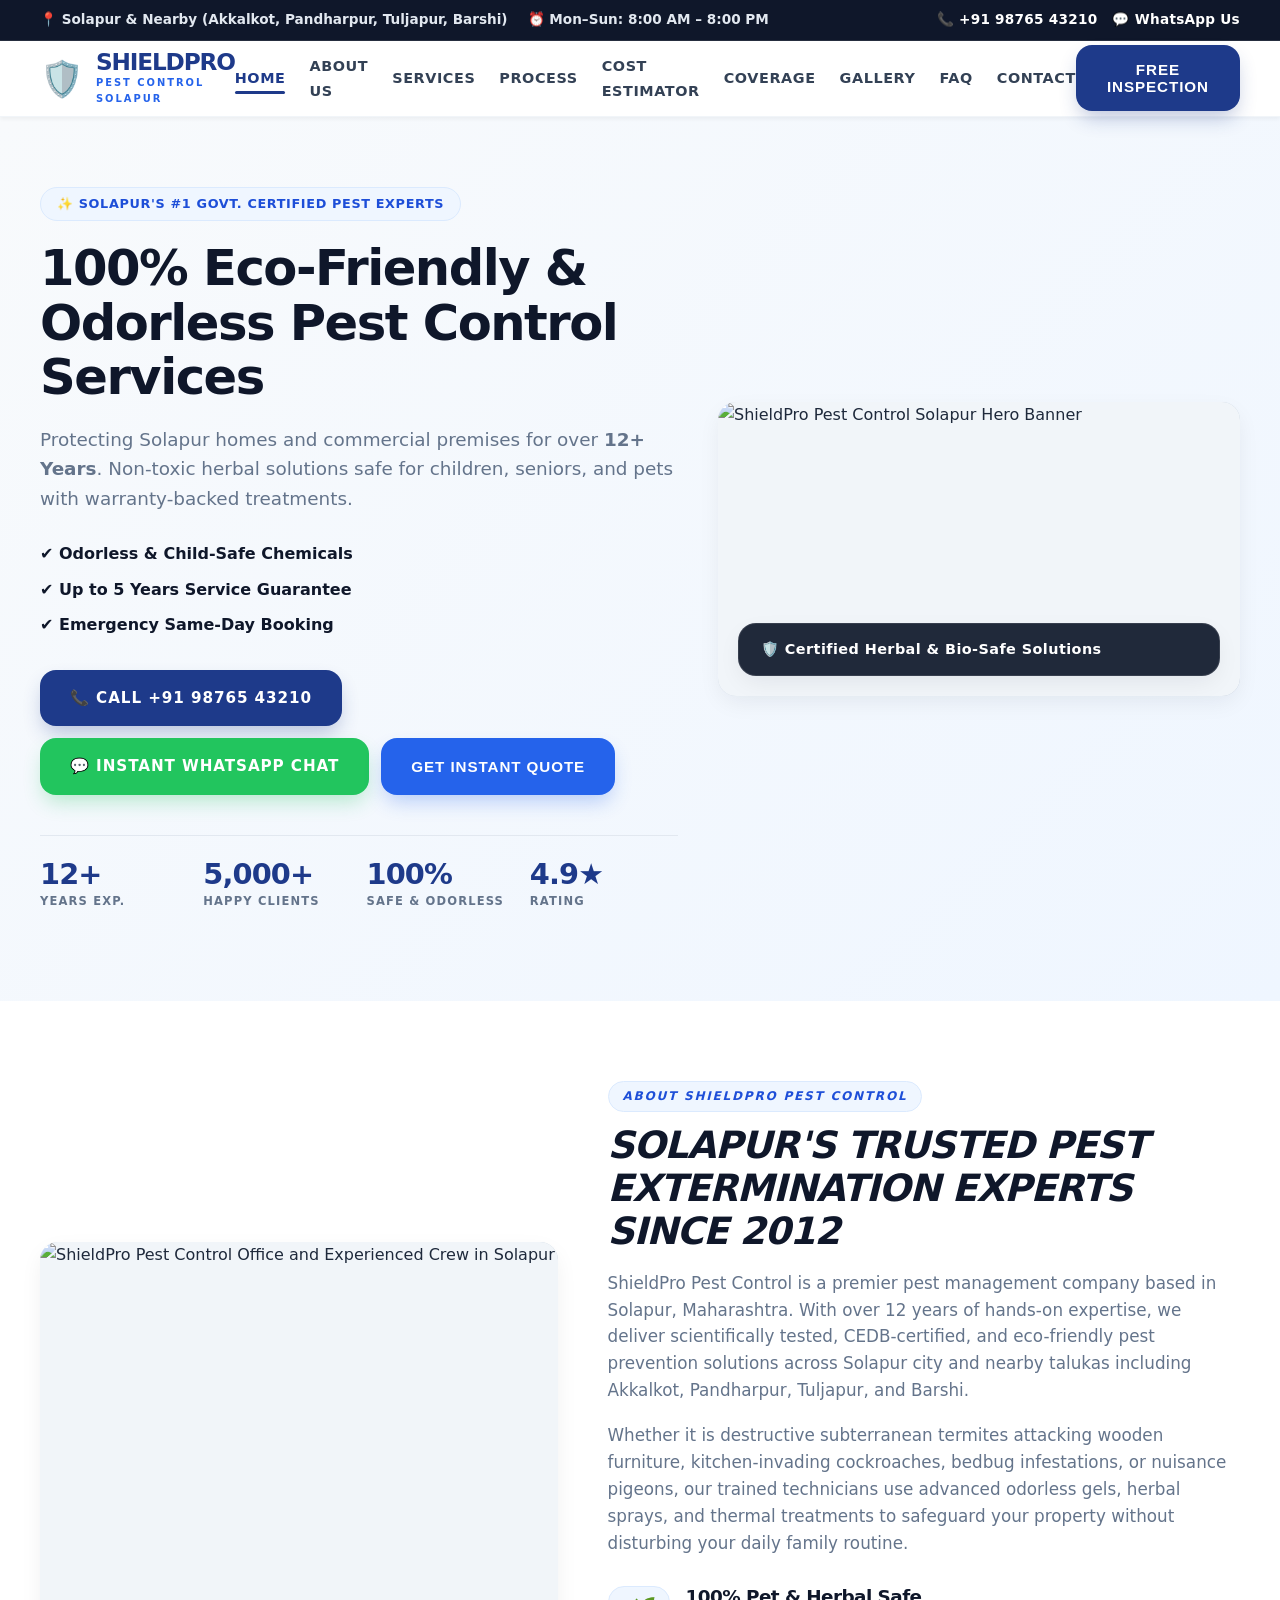
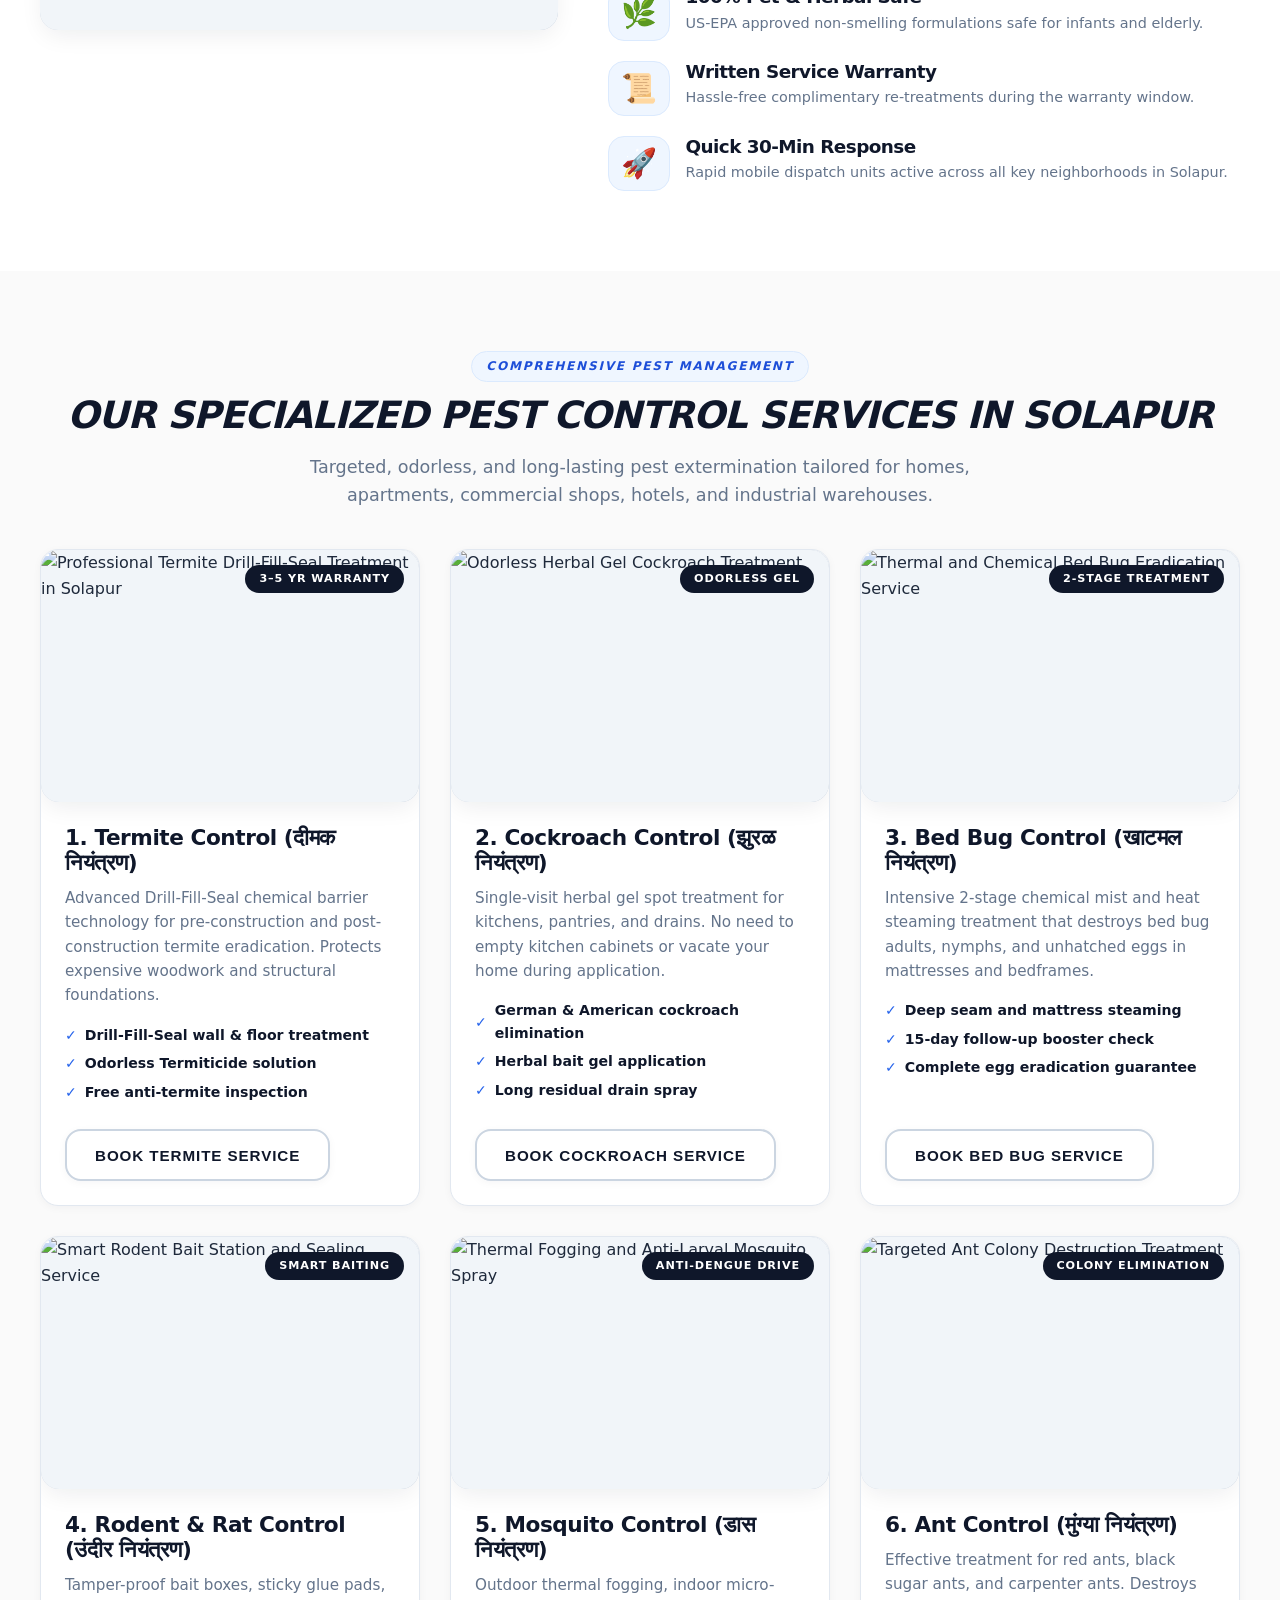
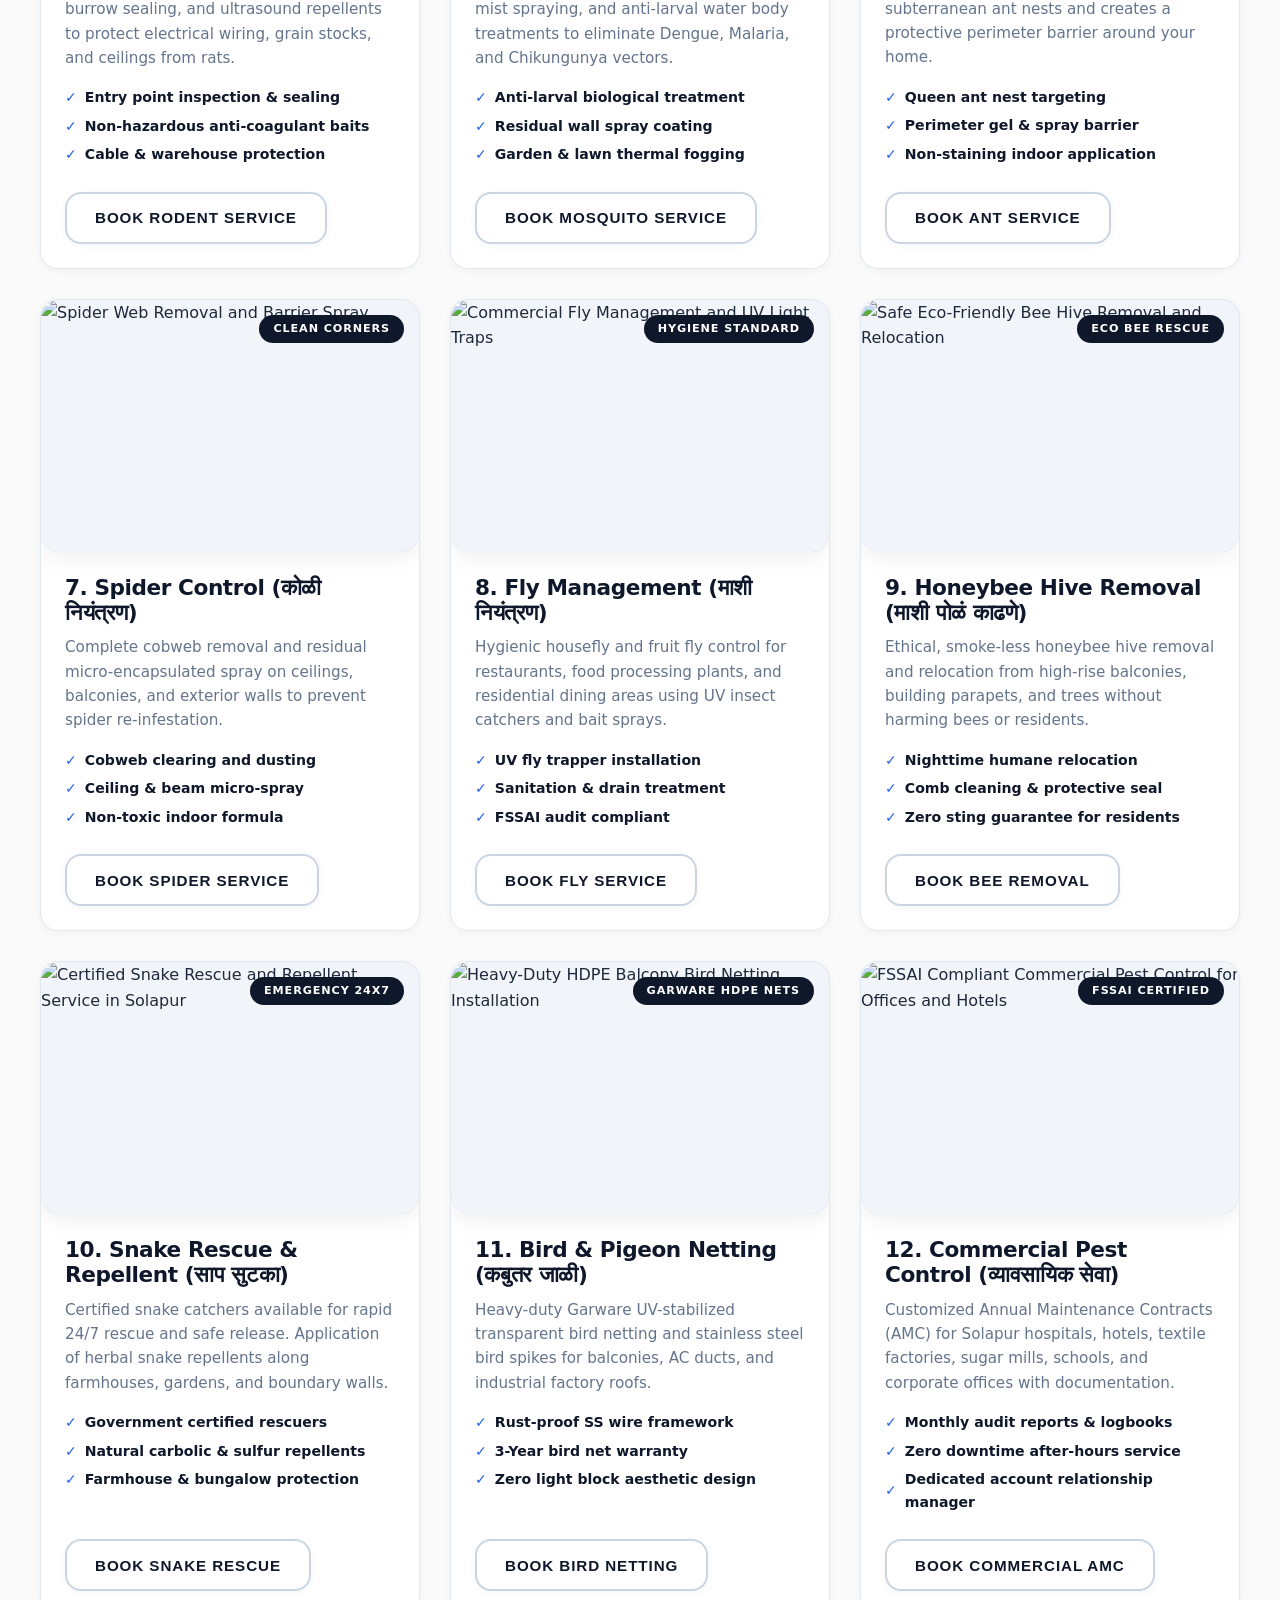
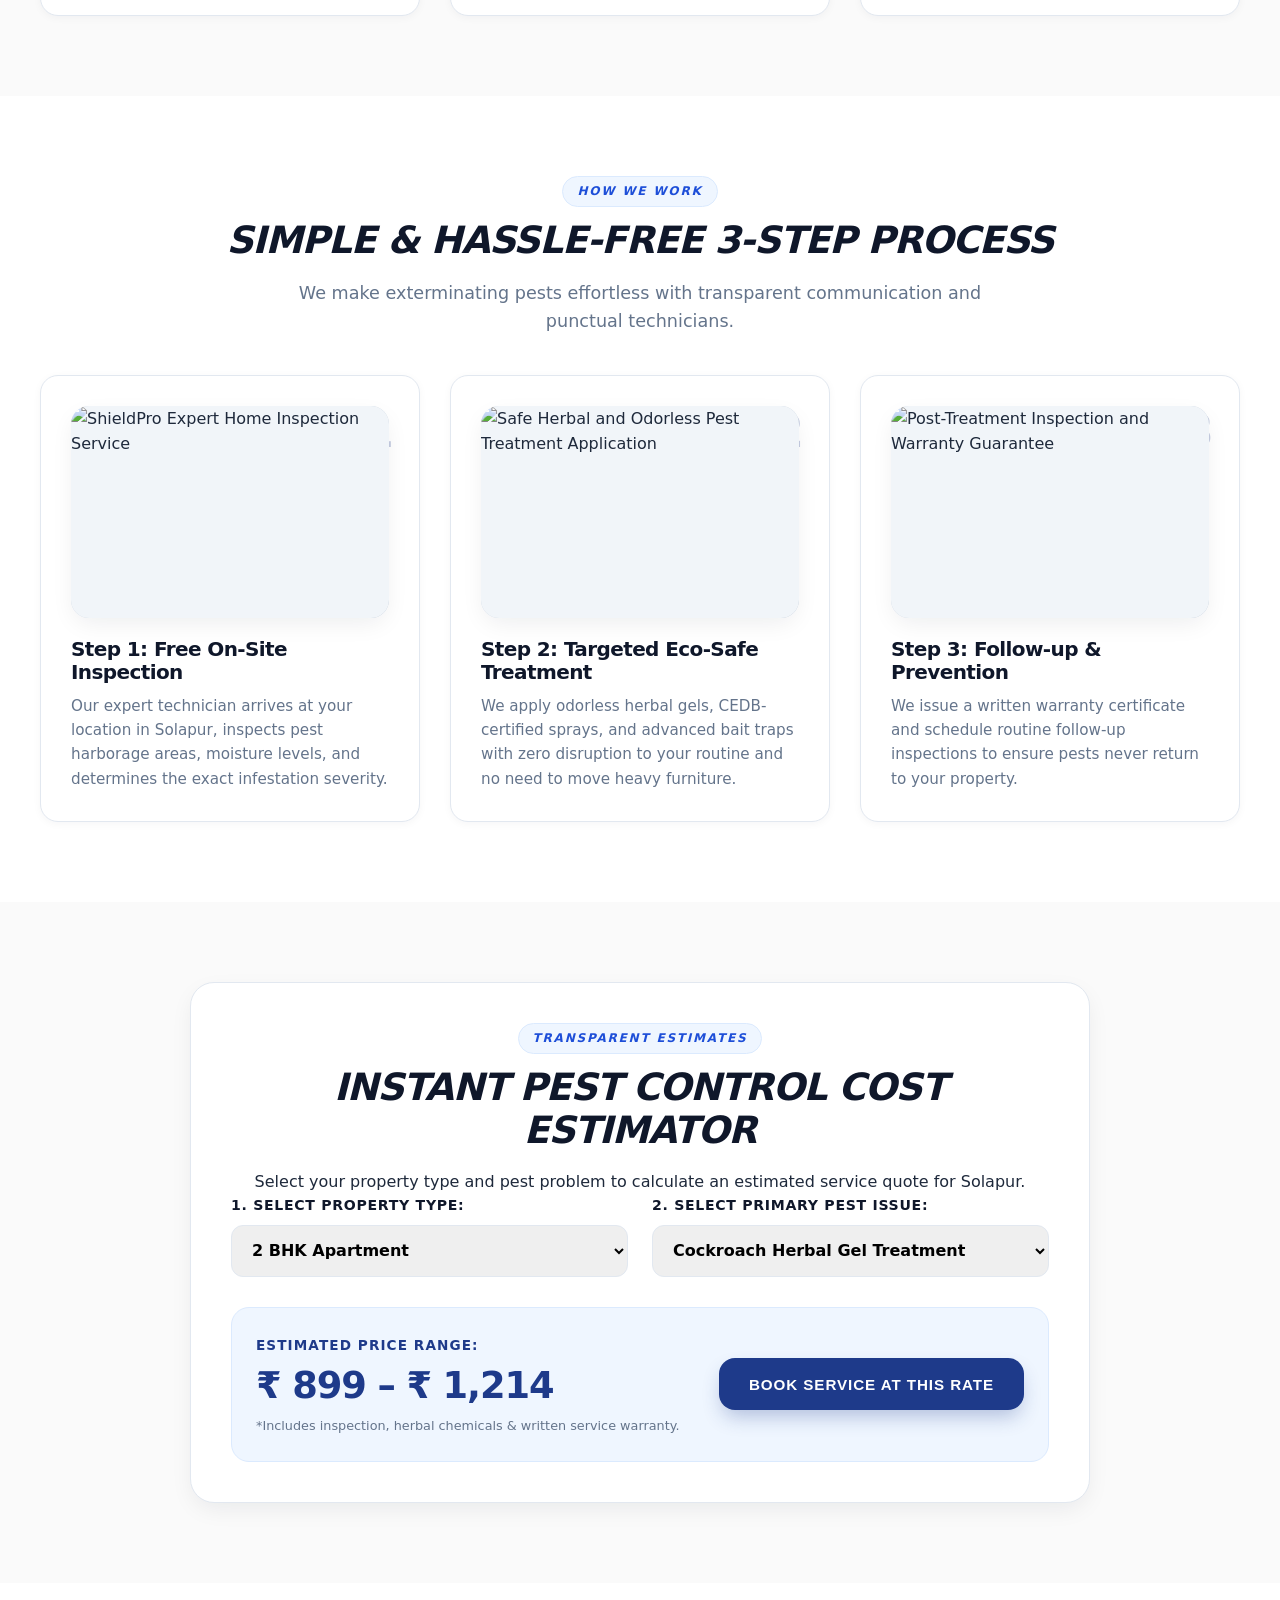
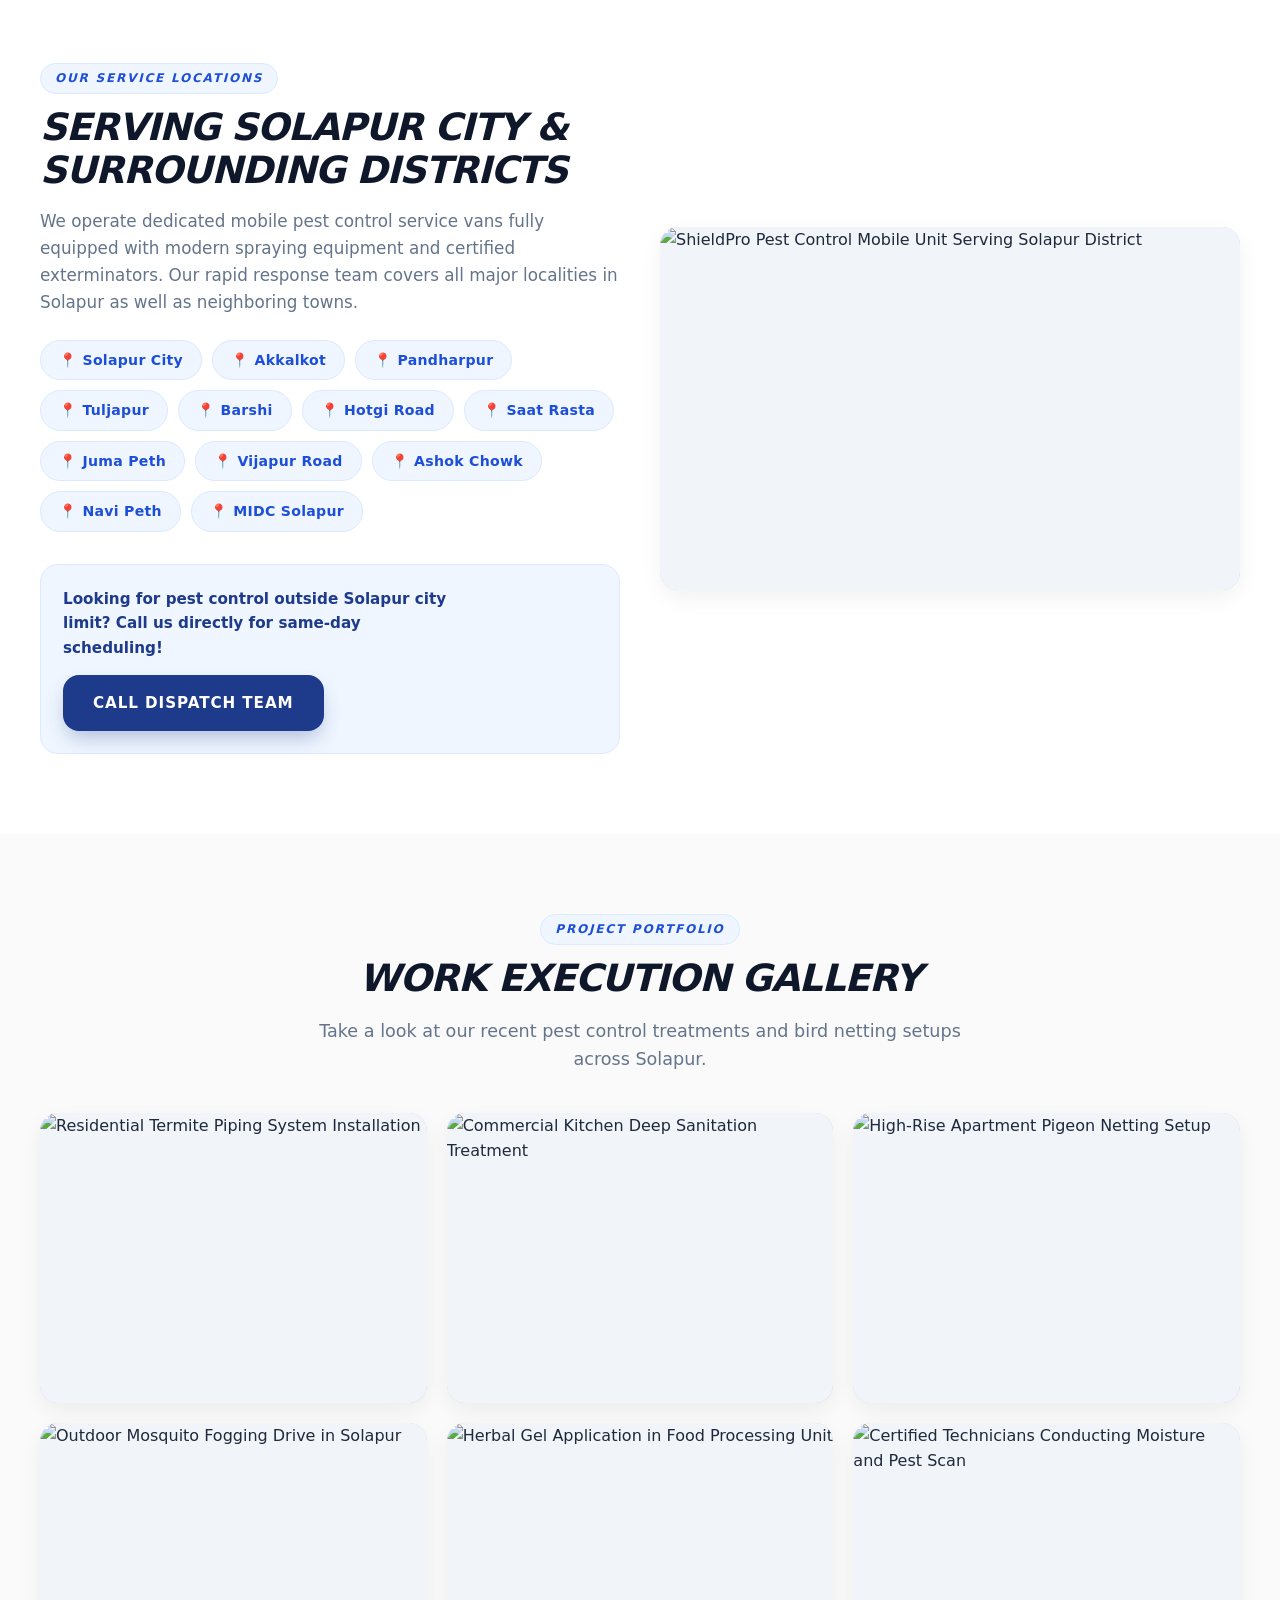
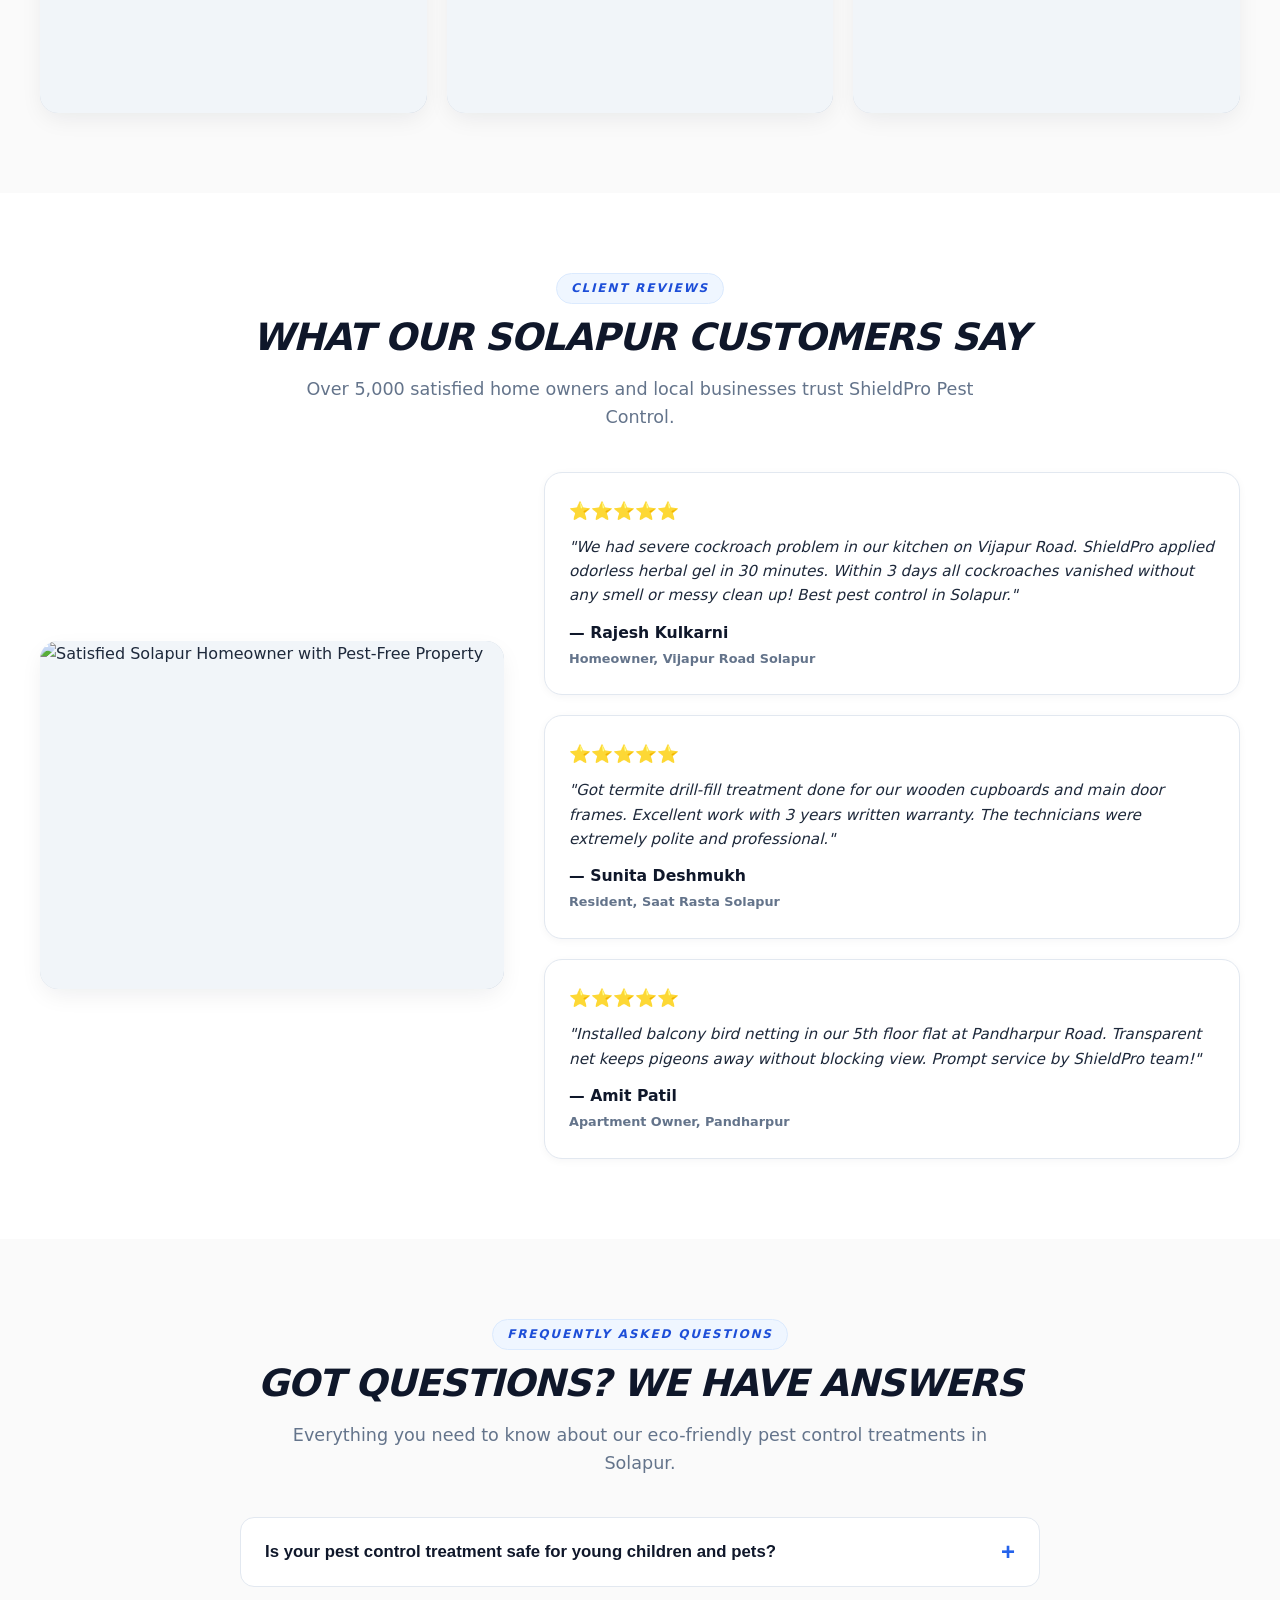
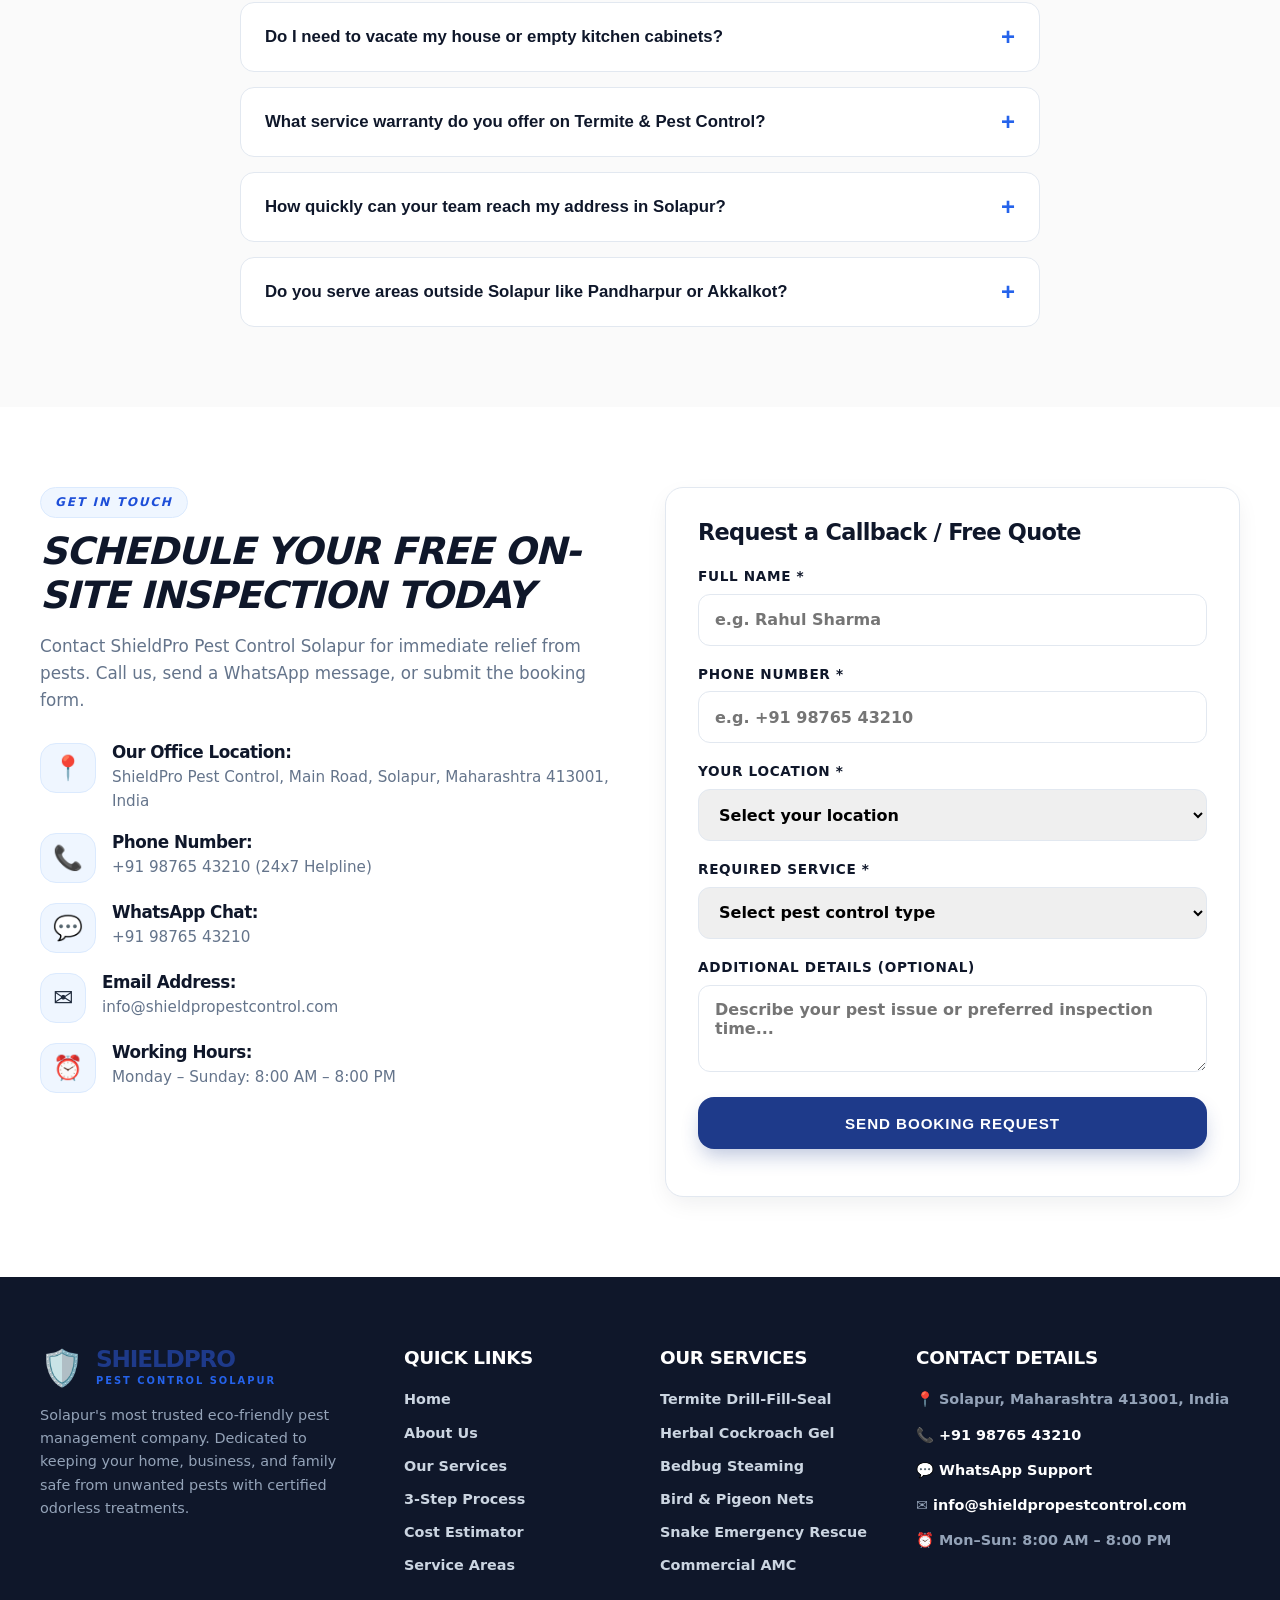
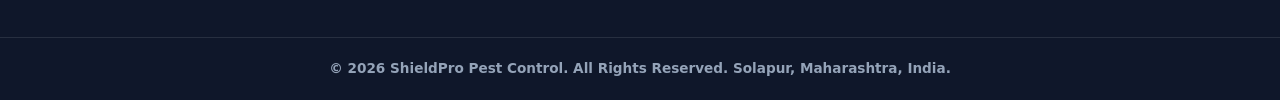
==== commit 6c3df743: "Enhance hero image in index.html Updated hero image attributes for better resolution and clarity." ====
--- a/index.html
+++ b/index.html
@@ -131,8 +131,12 @@
         </div>
 
         <div class="hero-image-wrapper">
-          <div class="image-card hero-card">
-            <img src="images/hero-pest-control.webp" alt="ShieldPro Pest Control Team in Solapur" width="1200" height="675" fetchpriority="high" loading="eager" class="hero-img">
+          <div class="image-card hero-card"><img src="images/hero-pest-control.webp"
+     alt="ShieldPro Pest Control Solapur Hero Banner"
+     width="1600"
+     height="900"
+     fetchpriority="high"
+     loading="eager">
             <div class="hero-card-badge">
               <span>🛡️ Certified Herbal & Bio-Safe Solutions</span>
             </div>
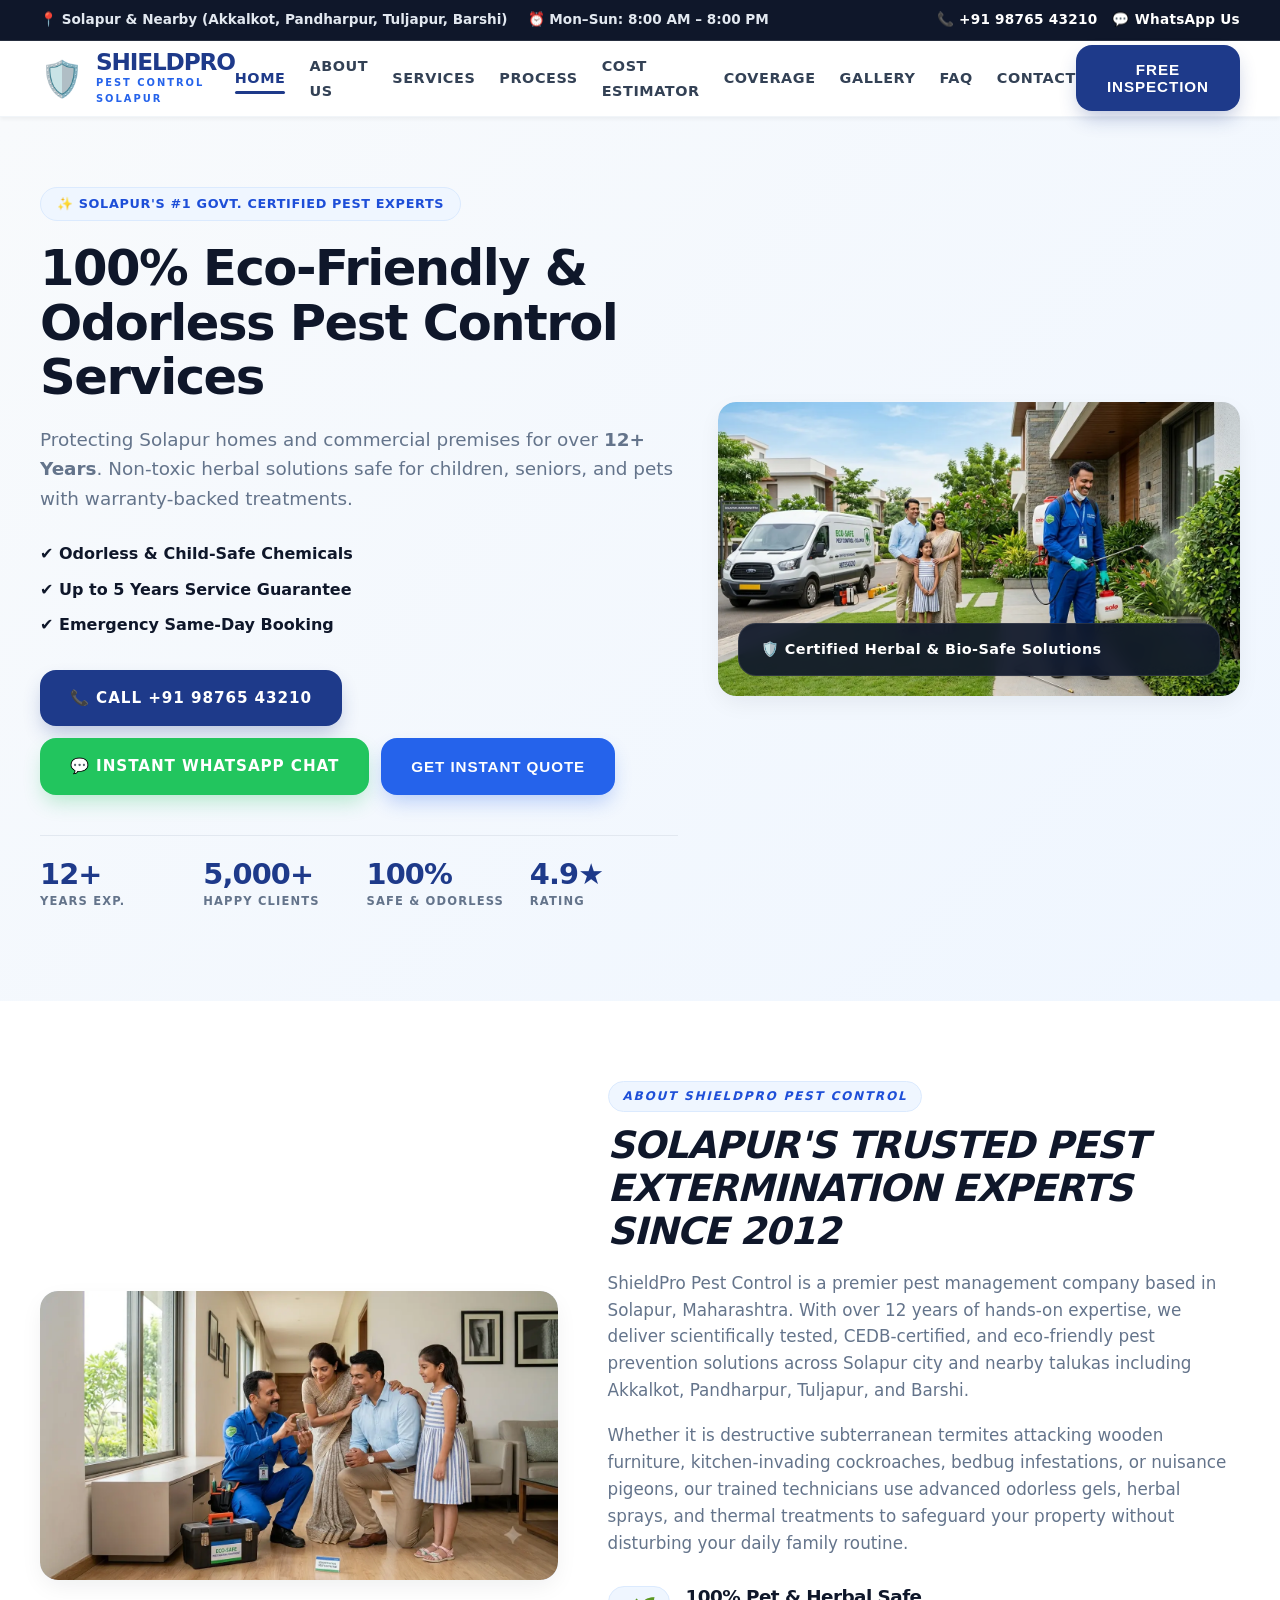
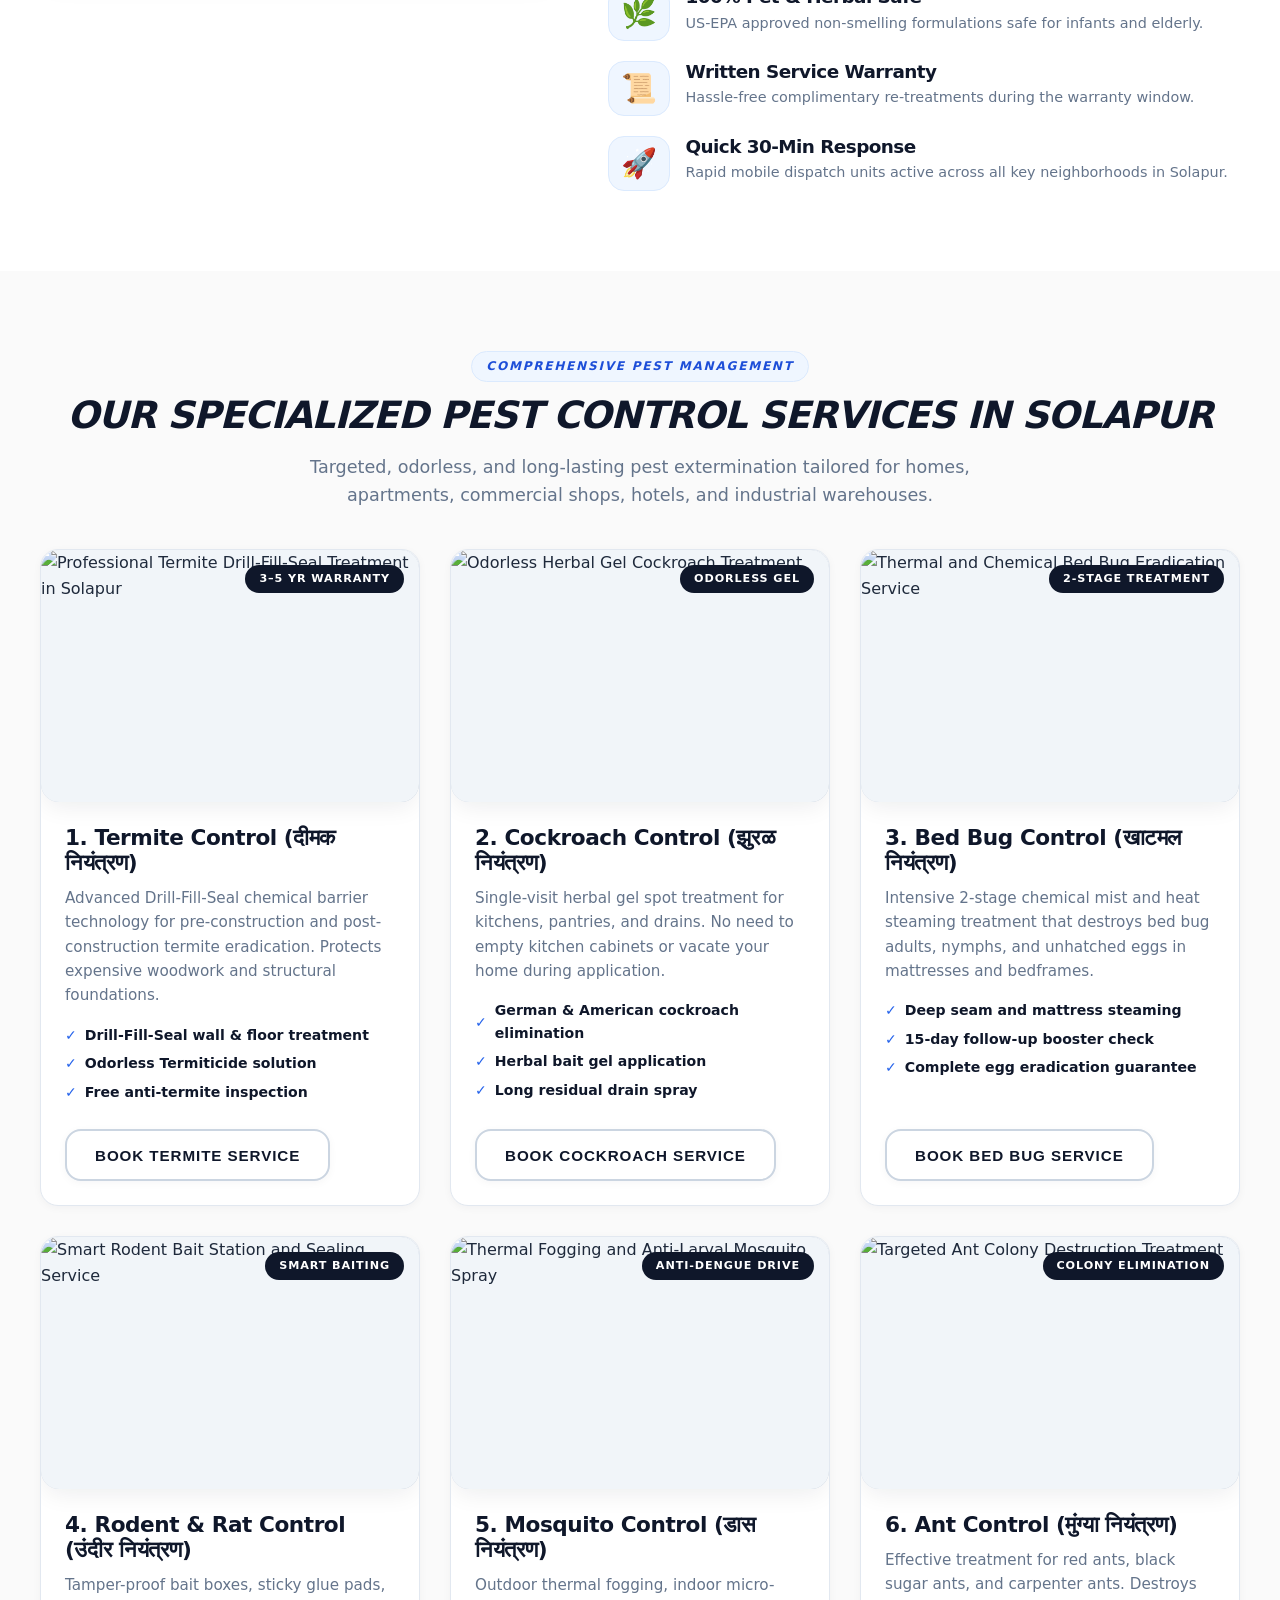
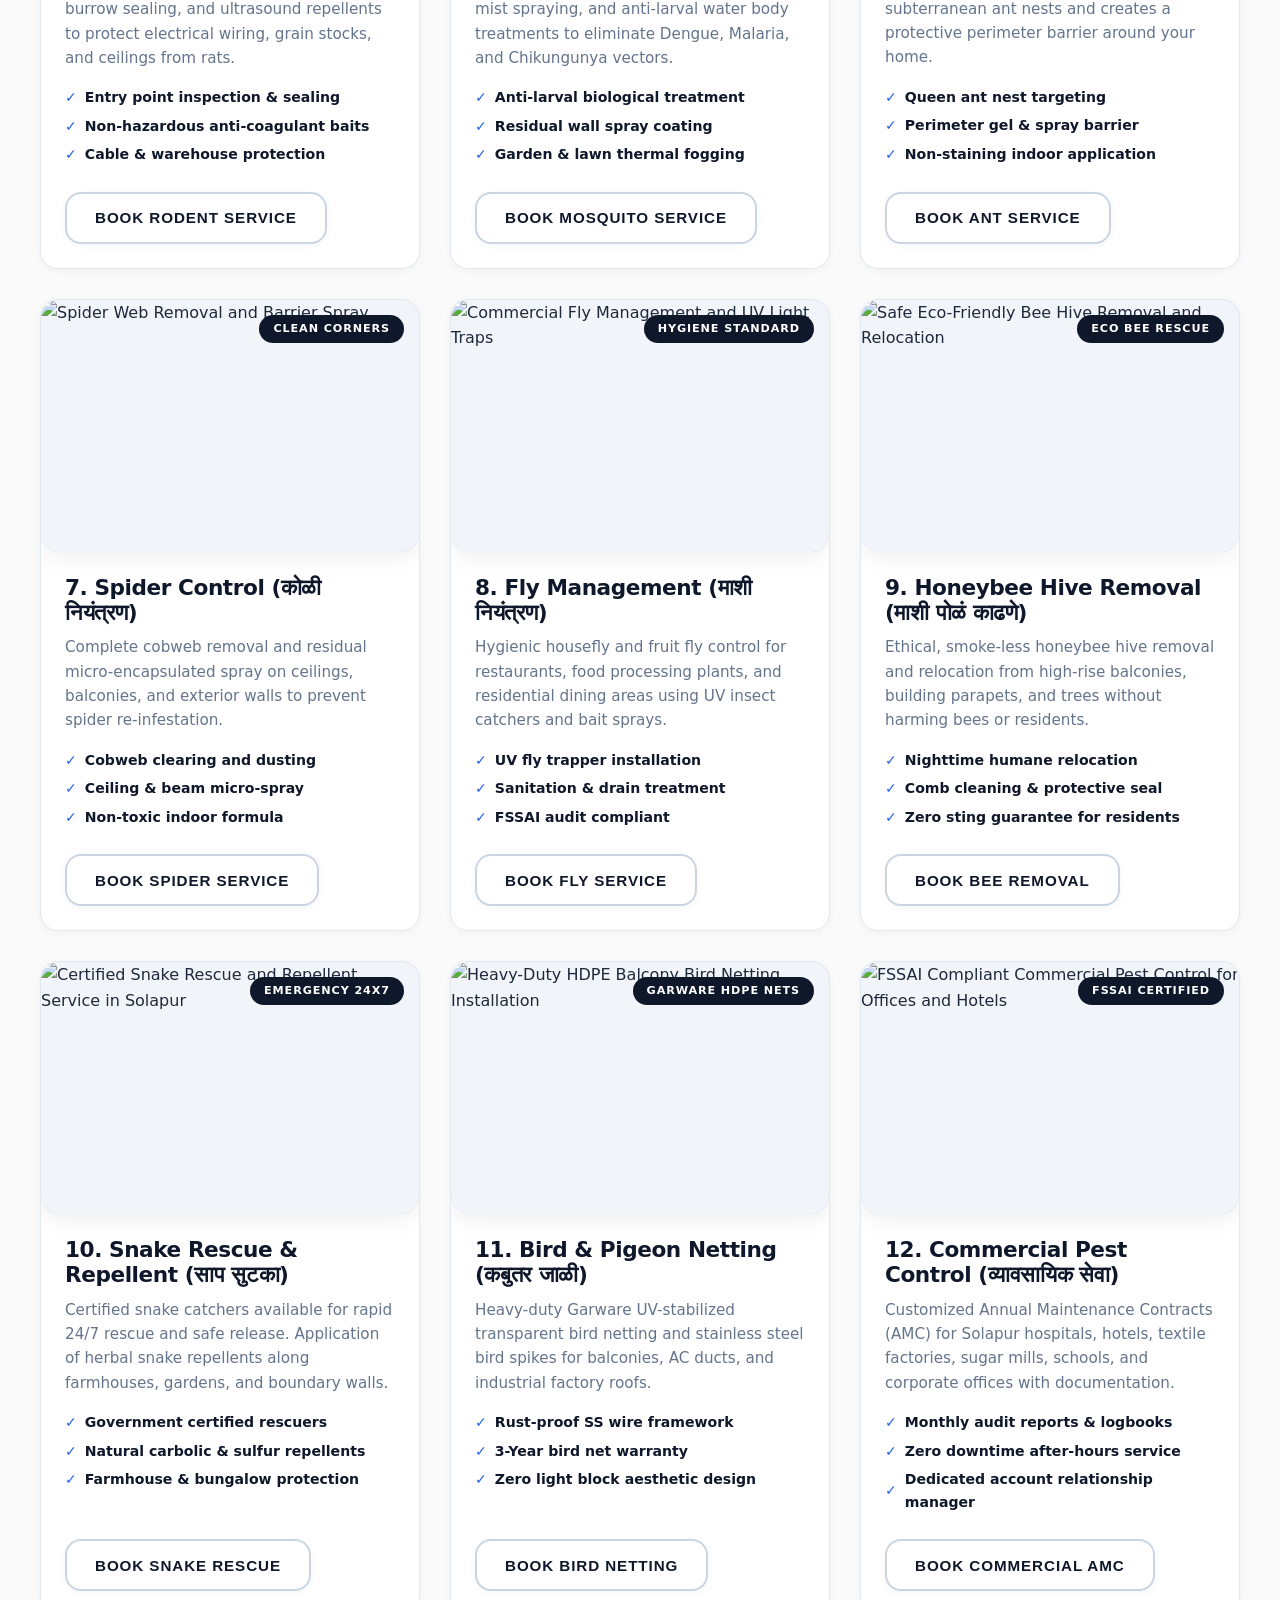
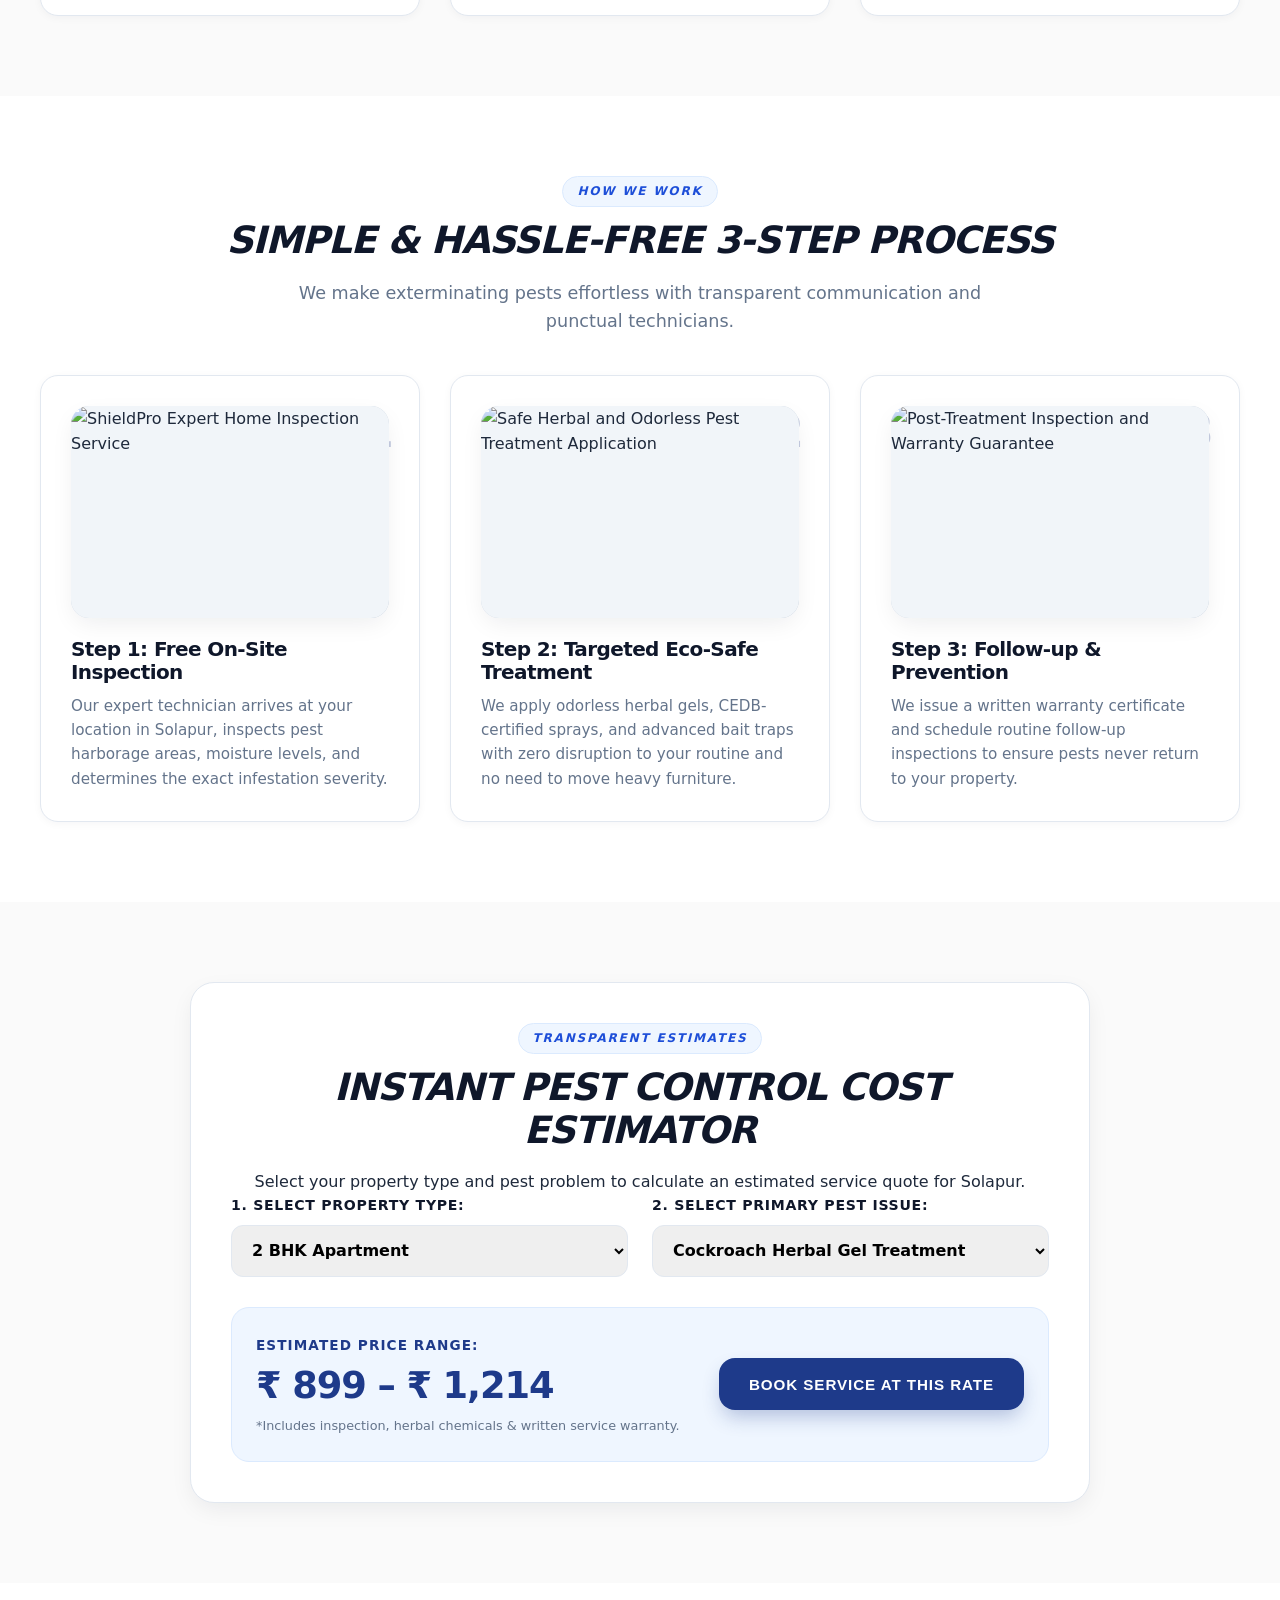
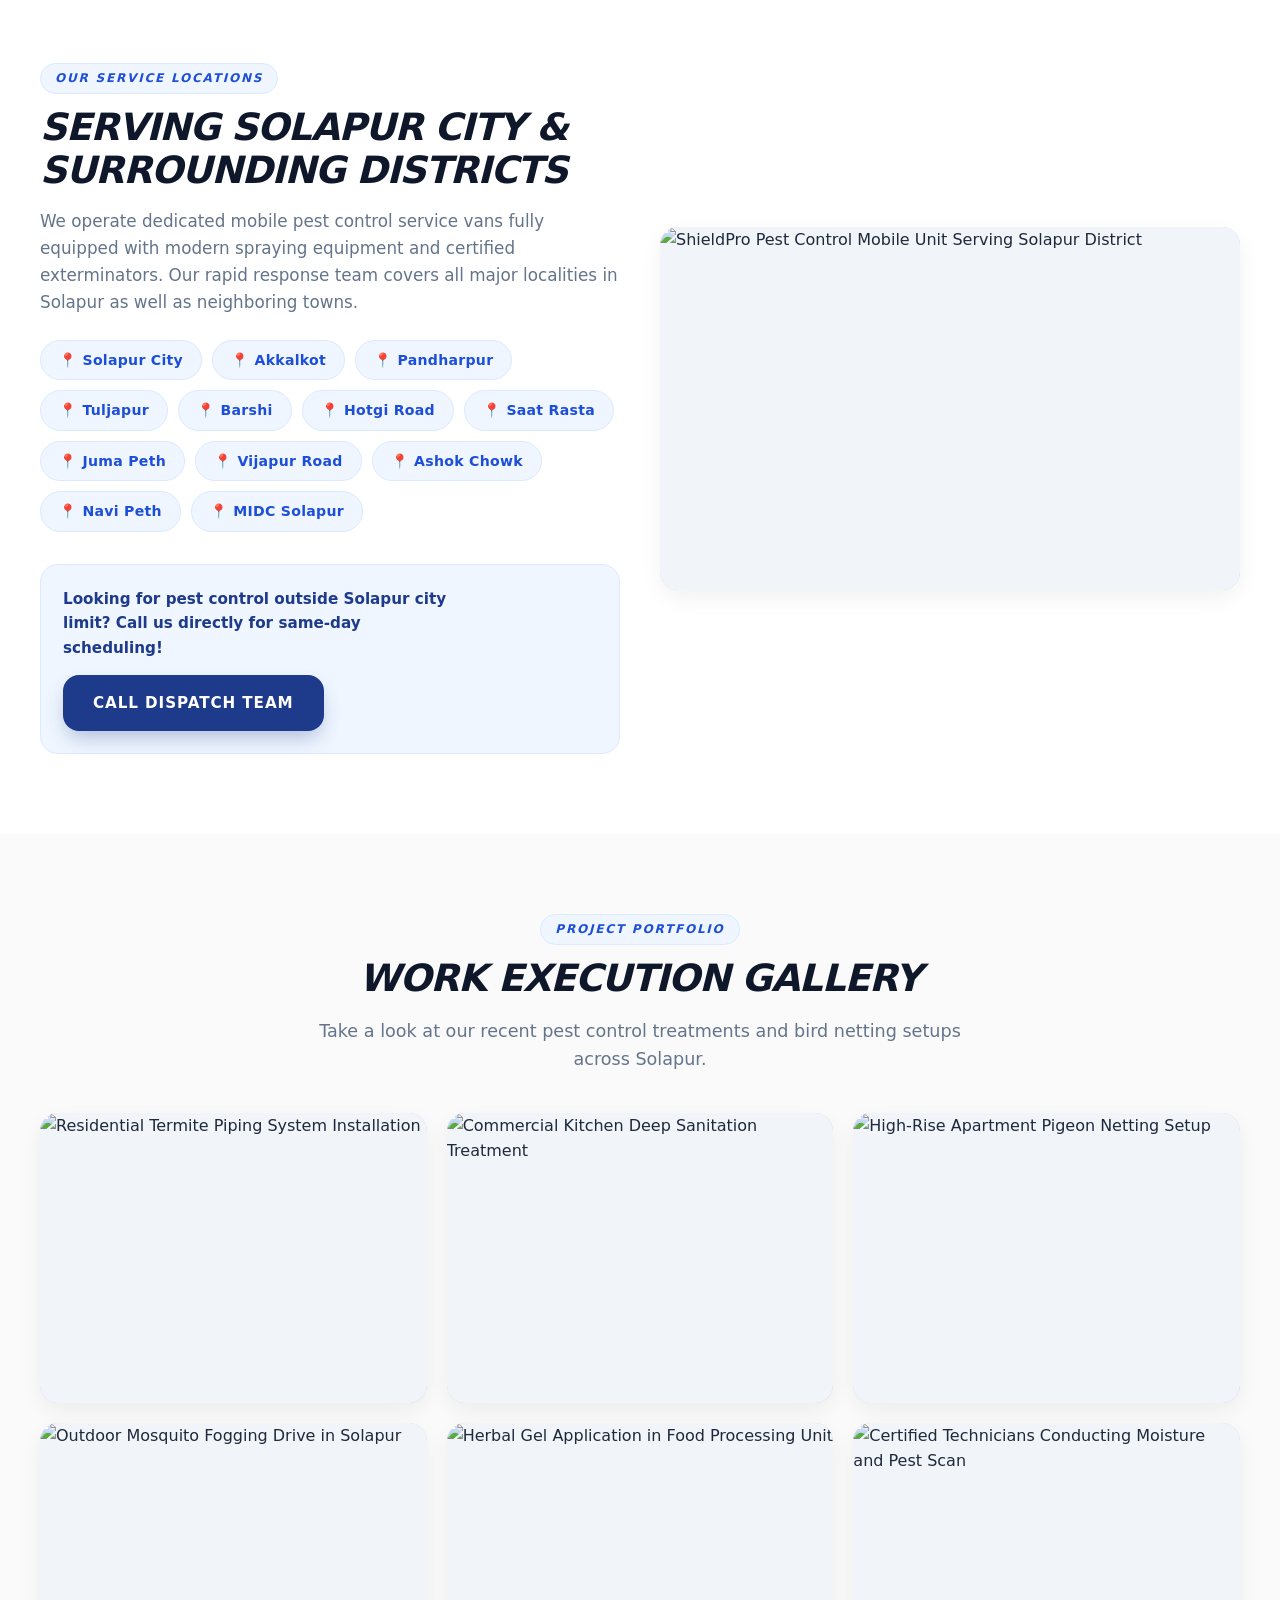
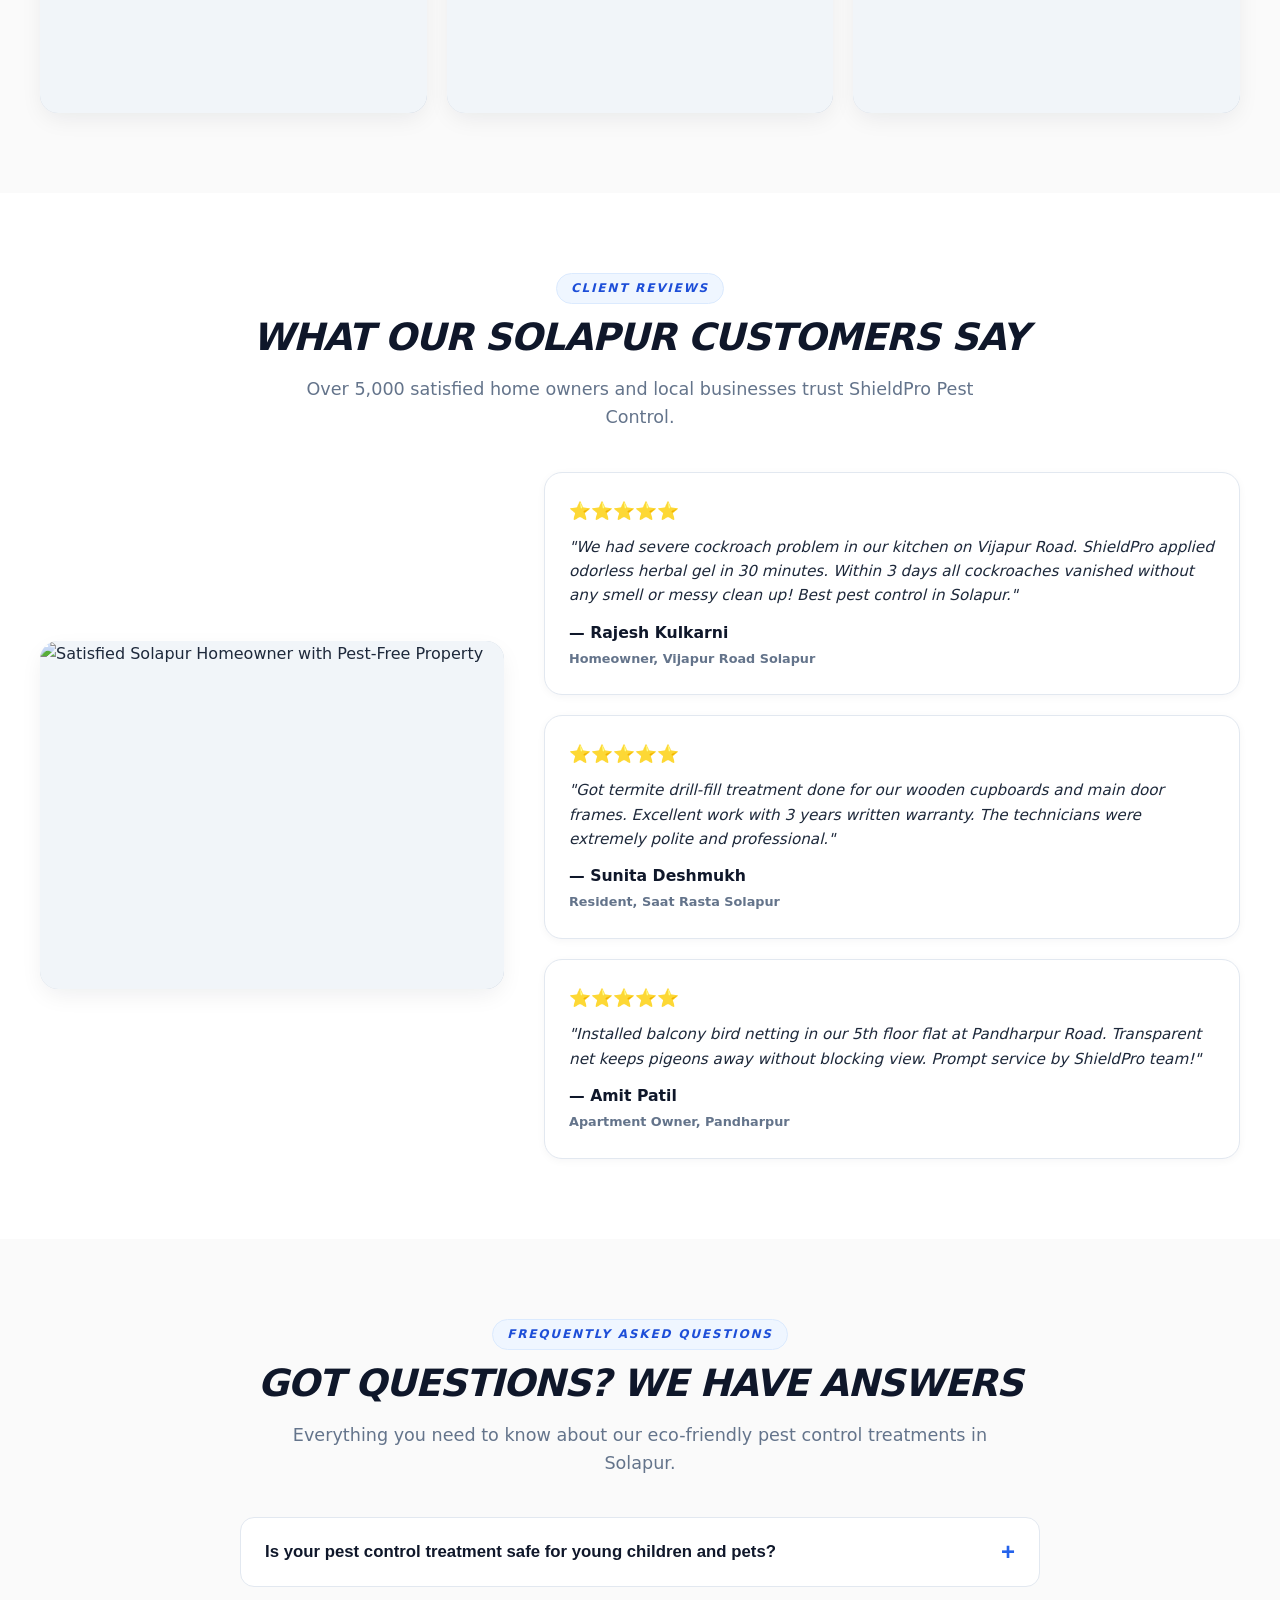
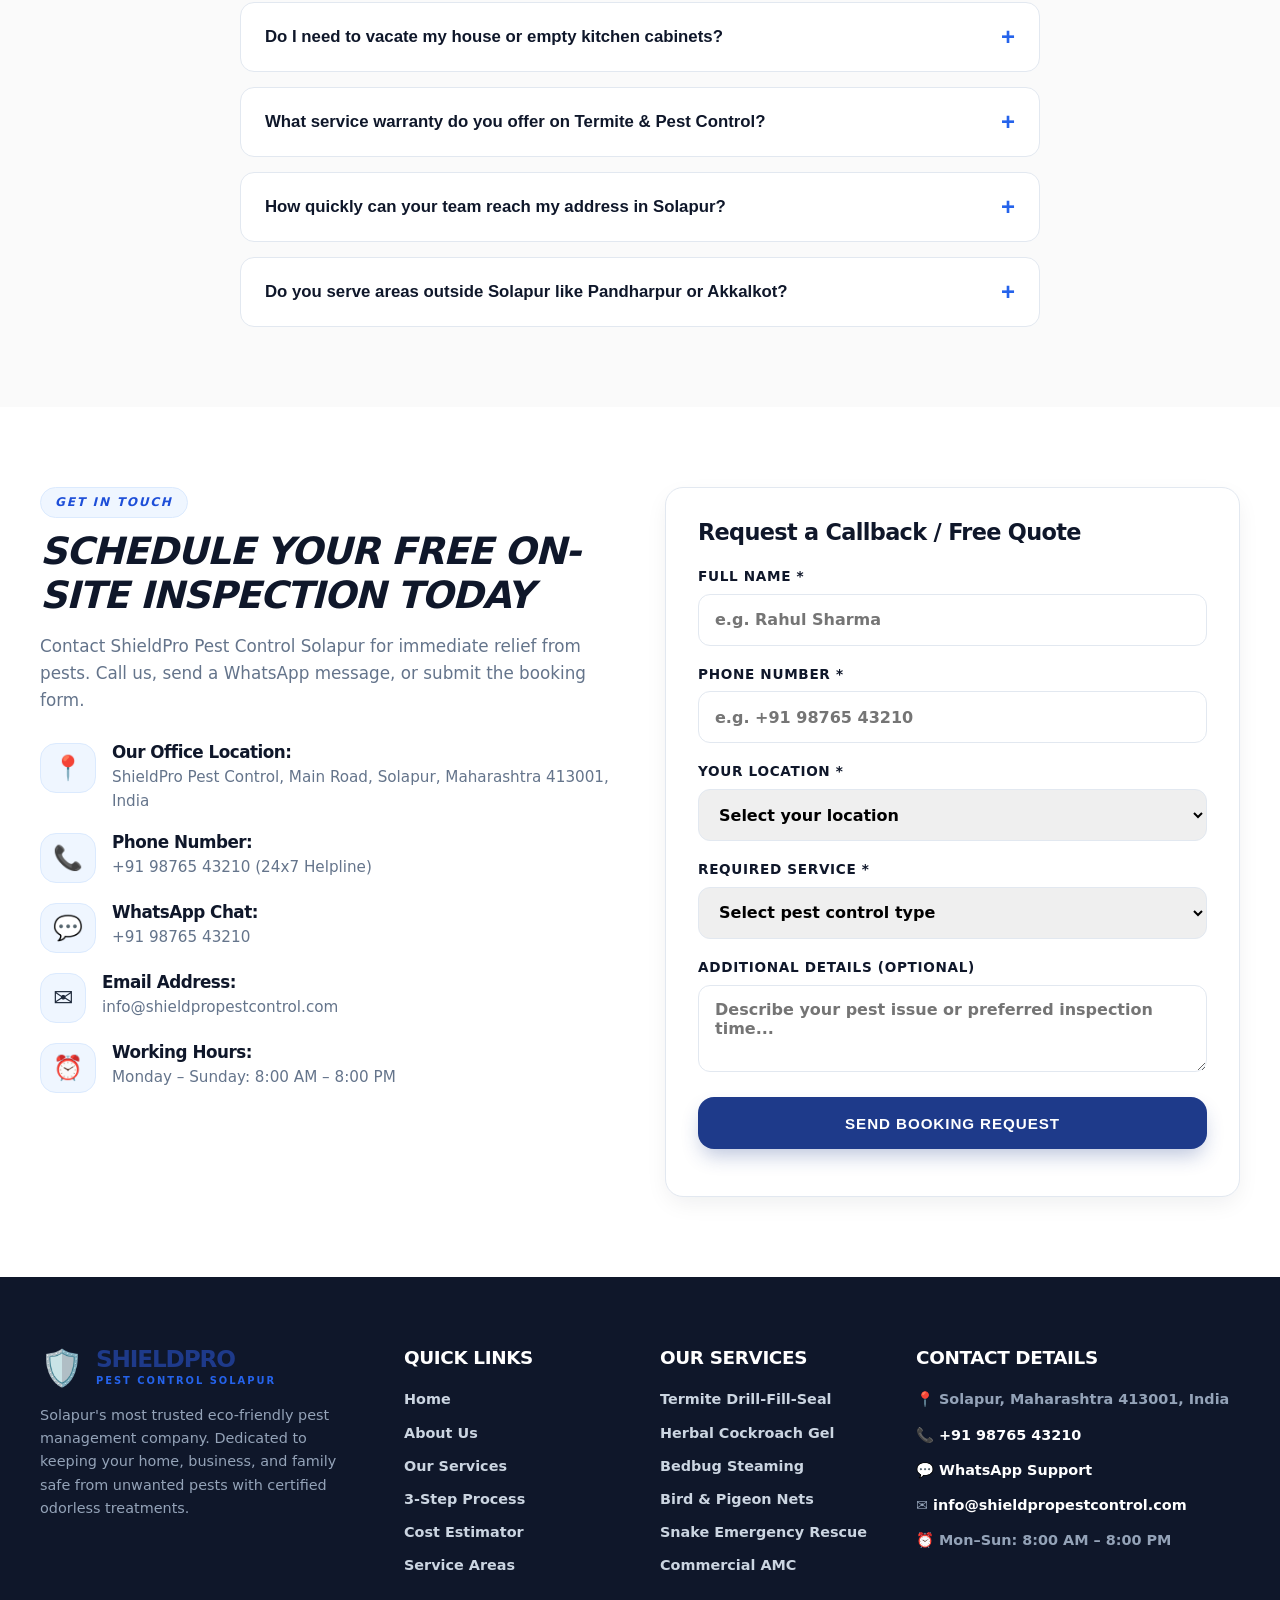
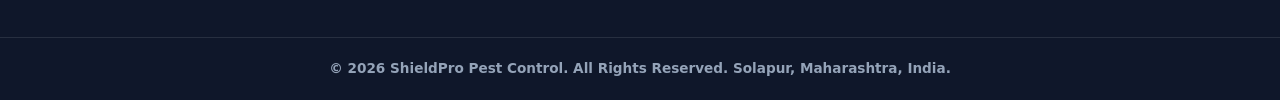
==== commit 1f77a18d: "Enhance image tag in about section Updated image attributes for better clarity and performance." ====
--- a/index.html
+++ b/index.html
@@ -150,7 +150,11 @@
       <div class="container about-grid">
         <div class="about-image-col">
           <div class="image-card">
-            <img src="images/about-company.webp" alt="ShieldPro Pest Control Office and Experienced Crew in Solapur" width="800" height="600" loading="lazy" class="about-img">
+            <img src="images/about-company.webp"
+     alt="About ShieldPro Pest Control Solapur"
+     width="1200"
+     height="800"
+     loading="lazy">
           </div>
         </div>
 
